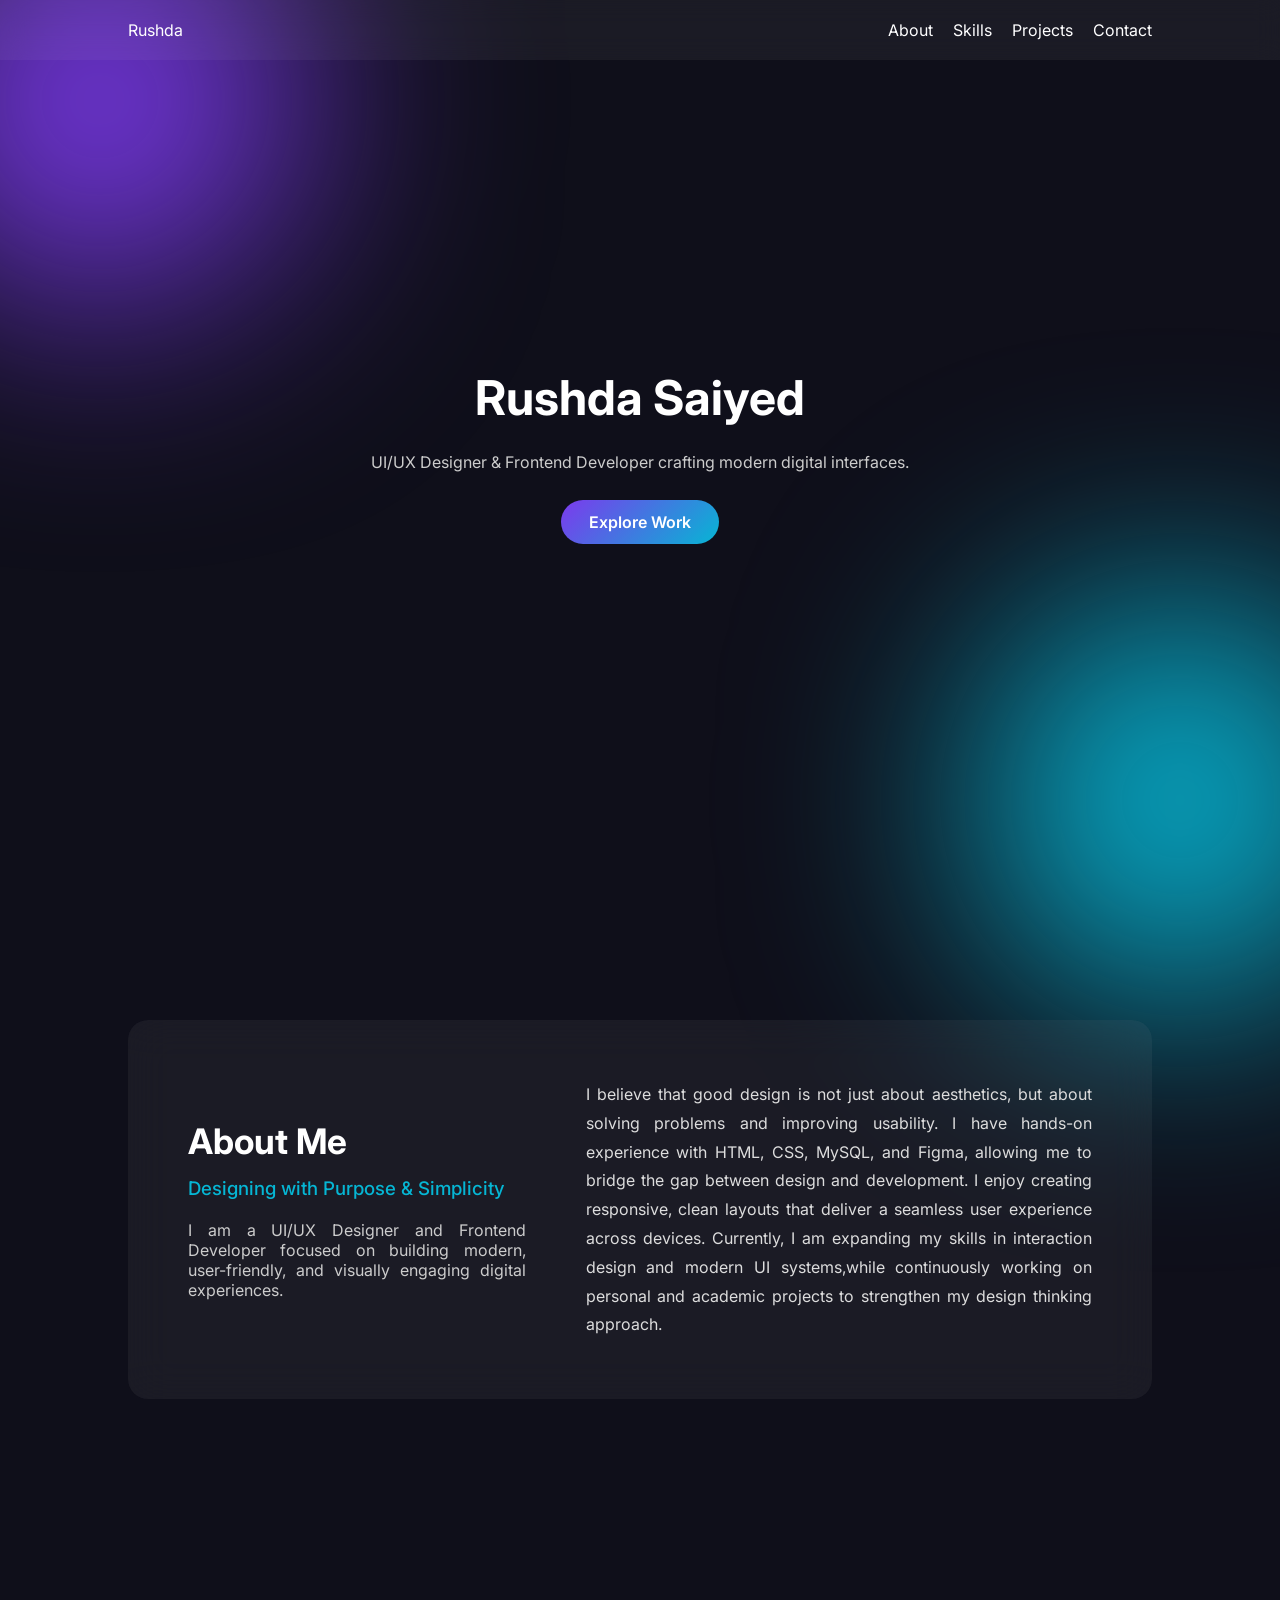
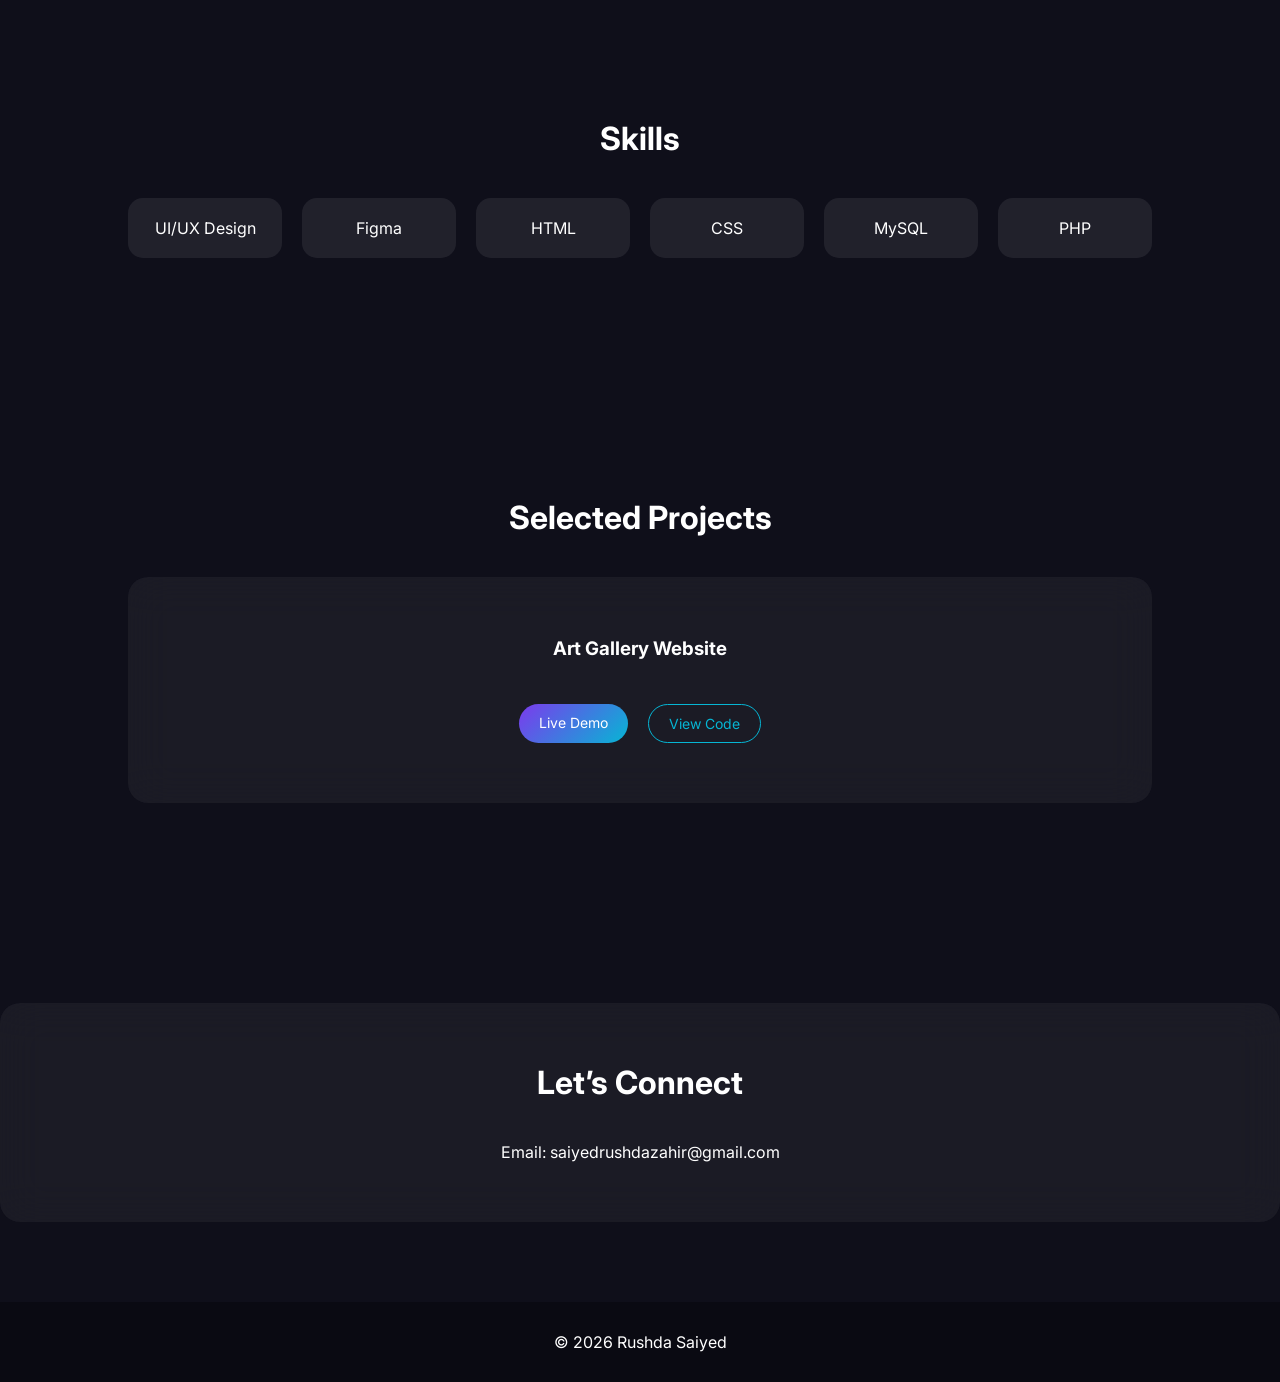
==== index.html @ dd07af33 "Add files via upload" ====
<!DOCTYPE html>
<html lang="en">
<head>
<meta charset="UTF-8">
<title>Rushda Saiyed | Portfolio</title>

<link href="https://fonts.googleapis.com/css2?family=Inter:wght@300;400;600;700&display=swap" rel="stylesheet">
<link rel="stylesheet" href="style.css">
</head>

<body>

<div class="bg-blur"></div>
<div class="bg-blur2"></div>

<nav>
  <div class="logo">Rushda</div>
  <ul>
    <li><a href="#about">About</a></li>
    <li><a href="#skills">Skills</a></li>
    <li><a href="#projects">Projects</a></li>
    <li><a href="#contact">Contact</a></li>
  </ul>
</nav>

<header>
  <div class="hero reveal">
    <h1>Rushda Saiyed</h1>
    <p>UI/UX Designer & Frontend Developer crafting modern digital interfaces.</p>

    <a href="#projects" class="btn">Explore Work</a>
  </div>
</header>

<section id="about" class="about-section reveal">
  
  <div class="about-container glass">
    
    <div class="about-left">
      <h2>About Me</h2>
      <h3>Designing with Purpose & Simplicity</h3>
      <p class="short-intro">
       I am a UI/UX Designer and Frontend Developer focused on building modern,
    user-friendly, and visually engaging digital experiences. 
      </p>
    </div>

    <div class="about-right">
      <p>
        <p>
            I believe that good design is not just about aesthetics, but about solving problems and improving usability.
            I have hands-on experience with HTML, CSS, MySQL, and Figma, allowing me to bridge the gap between design and development. I enjoy creating responsive, clean layouts that deliver a seamless user experience across devices. Currently, I am expanding my skills in interaction design and modern UI systems,while continuously working on personal and academic projects to strengthen my design thinking approach.
</p>
      </p>
    </div>

  </div>

</section>

<section id="skills" class="reveal">
  <h2>Skills</h2>
  <div class="skill-grid">
    <div class="card">UI/UX Design</div>
    <div class="card">Figma</div>
    <div class="card">HTML</div>
    <div class="card">CSS</div>
    <div class="card">MySQL</div>
    <div class="card">PHP</div>
  </div>
</section>

<section id="projects">
  <h2 class="reveal">Selected Projects</h2>

  <div class="project reveal glass">
    <h3>Art Gallery Website</h3>
    <img src="images/login.png" alt="">
    
    <div class="project-buttons">
        <a href="https://your-live-link.com" target="_blank" class="live-btn">Live Demo</a>
        <a href="https://github.com/yourusername/project" target="_blank" class="code-btn">View Code</a>
    </div>
</div>


</section>

<section id="contact" class="reveal glass">
  <h2>Let’s Connect</h2>
  <p>Email: saiyedrushdazahir@gmail.com</p>
</section>

<footer>
  <p>© 2026 Rushda Saiyed</p>
</footer>

<script src="script.js"></script>
</body>
</html>
---- style.css ----
*{
  margin:0;
  padding:0;
  box-sizing:border-box;
  font-family:'Inter',sans-serif;
}

html{
  scroll-behavior:smooth;
}

body{
  background:#0f0f1a;
  color:#fff;
  overflow-x:hidden;
}

/* Background Blobs */
.bg-blur,
.bg-blur2{
  position:fixed;
  width:400px;
  height:400px;
  border-radius:50%;
  filter:blur(120px);
  z-index:-1;
}

.bg-blur{
  background:#7c3aed;
  top:-100px;
  left:-100px;
}

.bg-blur2{
  background:#06b6d4;
  bottom:-100px;
  right:-100px;
}

/* Navbar */
nav{
  position:fixed;
  width:100%;
  padding:20px 10%;
  display:flex;
  justify-content:space-between;
  backdrop-filter:blur(12px);
  background:rgba(255,255,255,0.05);
  z-index:1000;
}

nav ul{
  list-style:none;
  display:flex;
}

nav ul li{
  margin-left:20px;
}

nav a{
  text-decoration:none;
  color:#fff;
  transition:0.3s;
}

nav a:hover{
  color:#06b6d4;
}

/* Hero */
header{
  height:100vh;
  display:flex;
  align-items:center;
  justify-content:center;
  text-align:center;
  padding:0 20px;
}

.hero h1{
  font-size:3rem;
  max-width:700px;
}

.hero p{
  margin:25px 0 40px 0;   /* bottom margin 40px */
  color:#ccc;
}

.btn{
  padding:12px 28px;
  background:linear-gradient(135deg,#7c3aed,#06b6d4);
  border-radius:30px;
  text-decoration:none;
  color:#fff;
  font-weight:600;
  transition:0.3s;
}

.btn:hover{
  transform:scale(1.05);
}

/* Sections */
section{
  padding:120px 10%;
  text-align:center;
}

h2{
  margin-bottom:40px;
  font-size:2rem;
}

/* Glass Effect */
.glass{
  background:rgba(255,255,255,0.05);
  backdrop-filter:blur(20px);
  border-radius:20px;
  padding:60px;
  margin-bottom:80px;
}

/* Skills */
.skill-grid{
  display:grid;
  grid-template-columns:repeat(auto-fit,minmax(150px,1fr));
  gap:20px;
}

.card{
  background:rgba(255,255,255,0.08);
  padding:20px;
  border-radius:15px;
  transition:0.3s;
}

.card:hover{
  transform:translateY(-5px);
  background:rgba(255,255,255,0.15);
}

/* Projects */
.project img{
  width:100%;
  max-width:700px;
  border-radius:15px;
  margin-top:20px;
  box-shadow:0 20px 50px rgba(0,0,0,0.6);
}

/* Footer */
footer{
  padding:30px;
  text-align:center;
  background:#0a0a12;
}

/* Scroll Animation */
.reveal{
  opacity:0;
  transform:translateY(60px);
  transition:all 0.9s ease;
}

.reveal.active{
  opacity:1;
  transform:translateY(0);
}

/* Responsive */
@media(max-width:768px){
  .hero h1{
    font-size:2rem;
  }
  .glass{
    padding:30px;
  }
}
/* About Section Modern Layout */
.about-section p{
    text-align: justify;
}
.about-section{
  padding:120px 10%;
}

.about-container{
  display:flex;
  justify-content:space-between;
  align-items:center;
  gap:60px;
  border-radius:20px;
}

.about-left{
  flex:1;
  text-align:left;
}

.about-left h2{
  font-size:2.2rem;
  margin-bottom:15px;
}

.about-left h3{
  font-weight:500;
  margin-bottom:20px;
  color:#06b6d4;
}

.short-intro{
  color:#ccc;
}

.about-right{
  flex:1.5;
  text-align:left;
}

.about-right p{
  line-height:1.8;
  color:#ddd;
}

/* Responsive */
@media(max-width:900px){
  .about-container{
    flex-direction:column;
    text-align:center;
  }
  .about-left,
  .about-right{
    text-align:center;
  }
}
.project-buttons{
    margin-top:20px;
    display:flex;
    justify-content:center;
    gap:20px;
}

.live-btn, .code-btn{
    padding:10px 20px;
    border-radius:25px;
    text-decoration:none;
    font-size:14px;
    transition:0.3s;
}

.live-btn{
    background:linear-gradient(135deg,#7c3aed,#06b6d4);
    color:white;
}

.code-btn{
    border:1px solid #06b6d4;
    color:#06b6d4;
}

.live-btn:hover{
    transform:scale(1.05);
}

.code-btn:hover{
    background:#06b6d4;
    color:black;
}
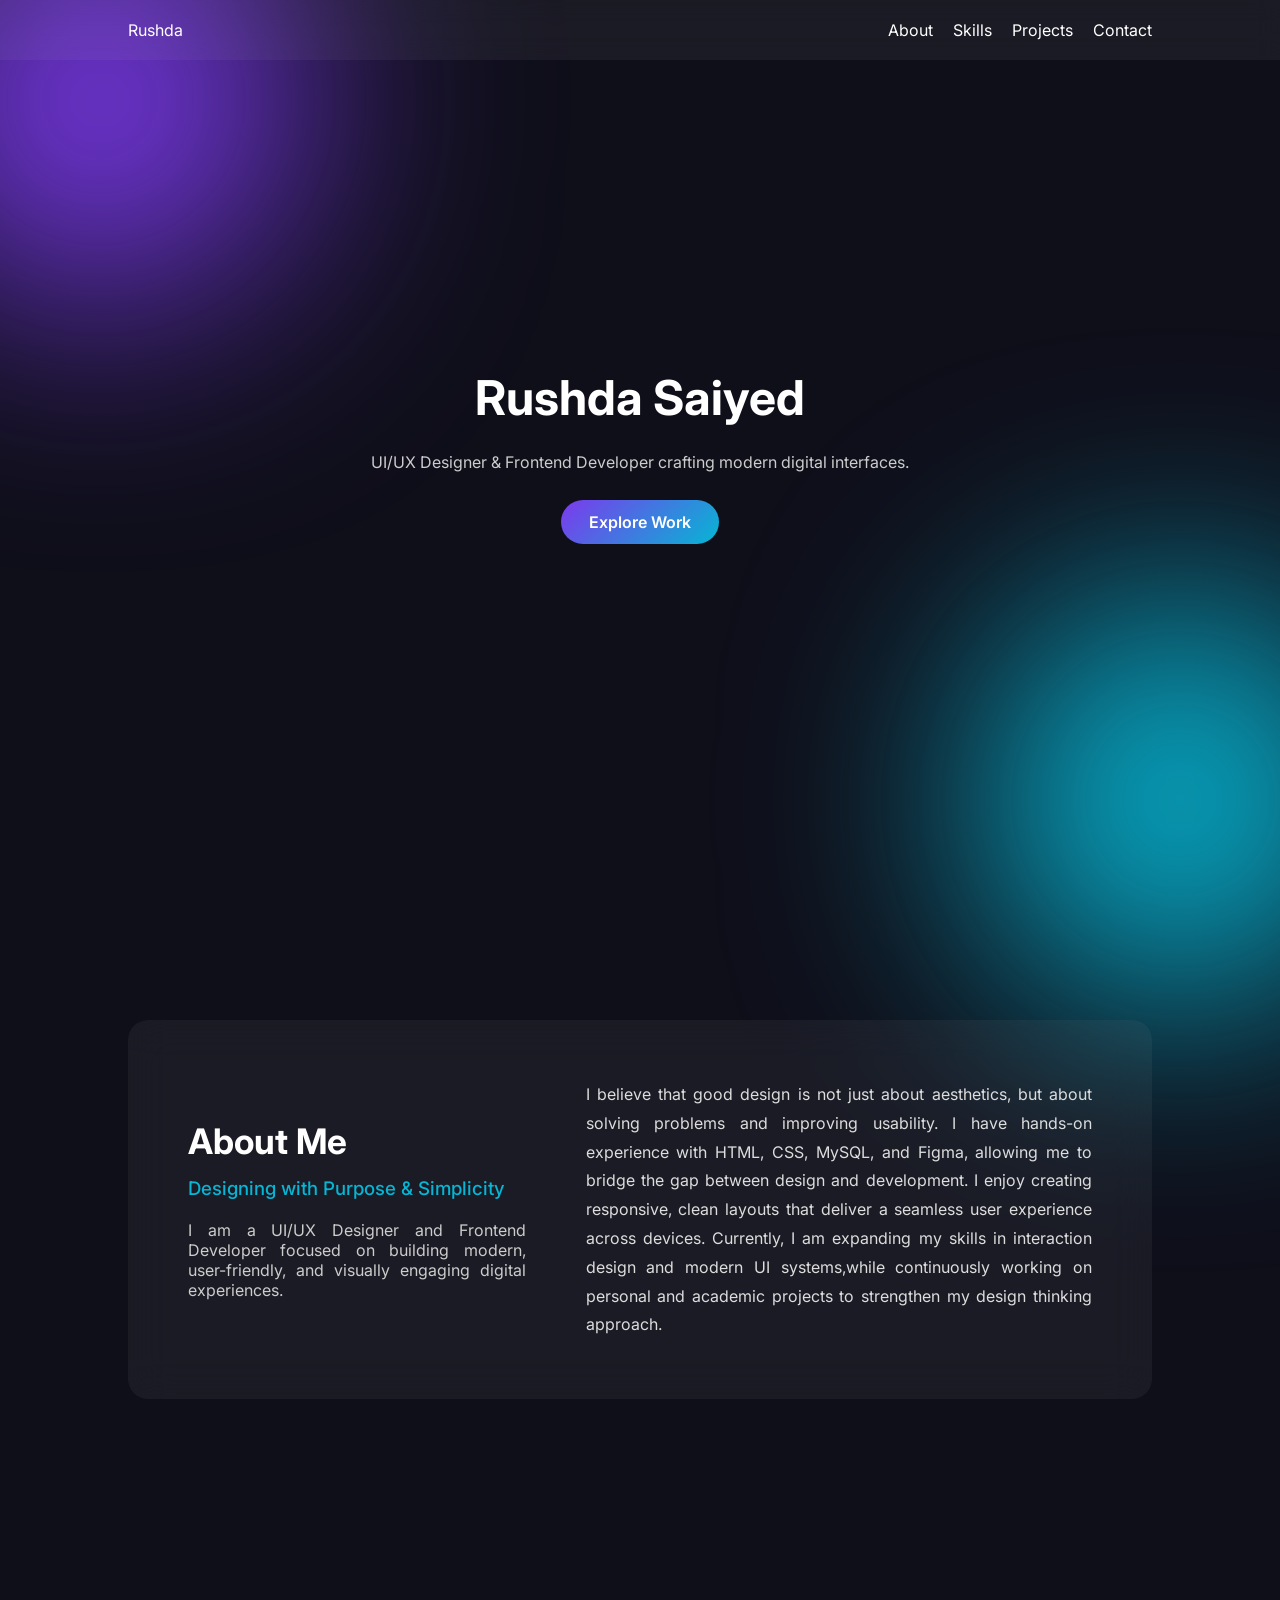
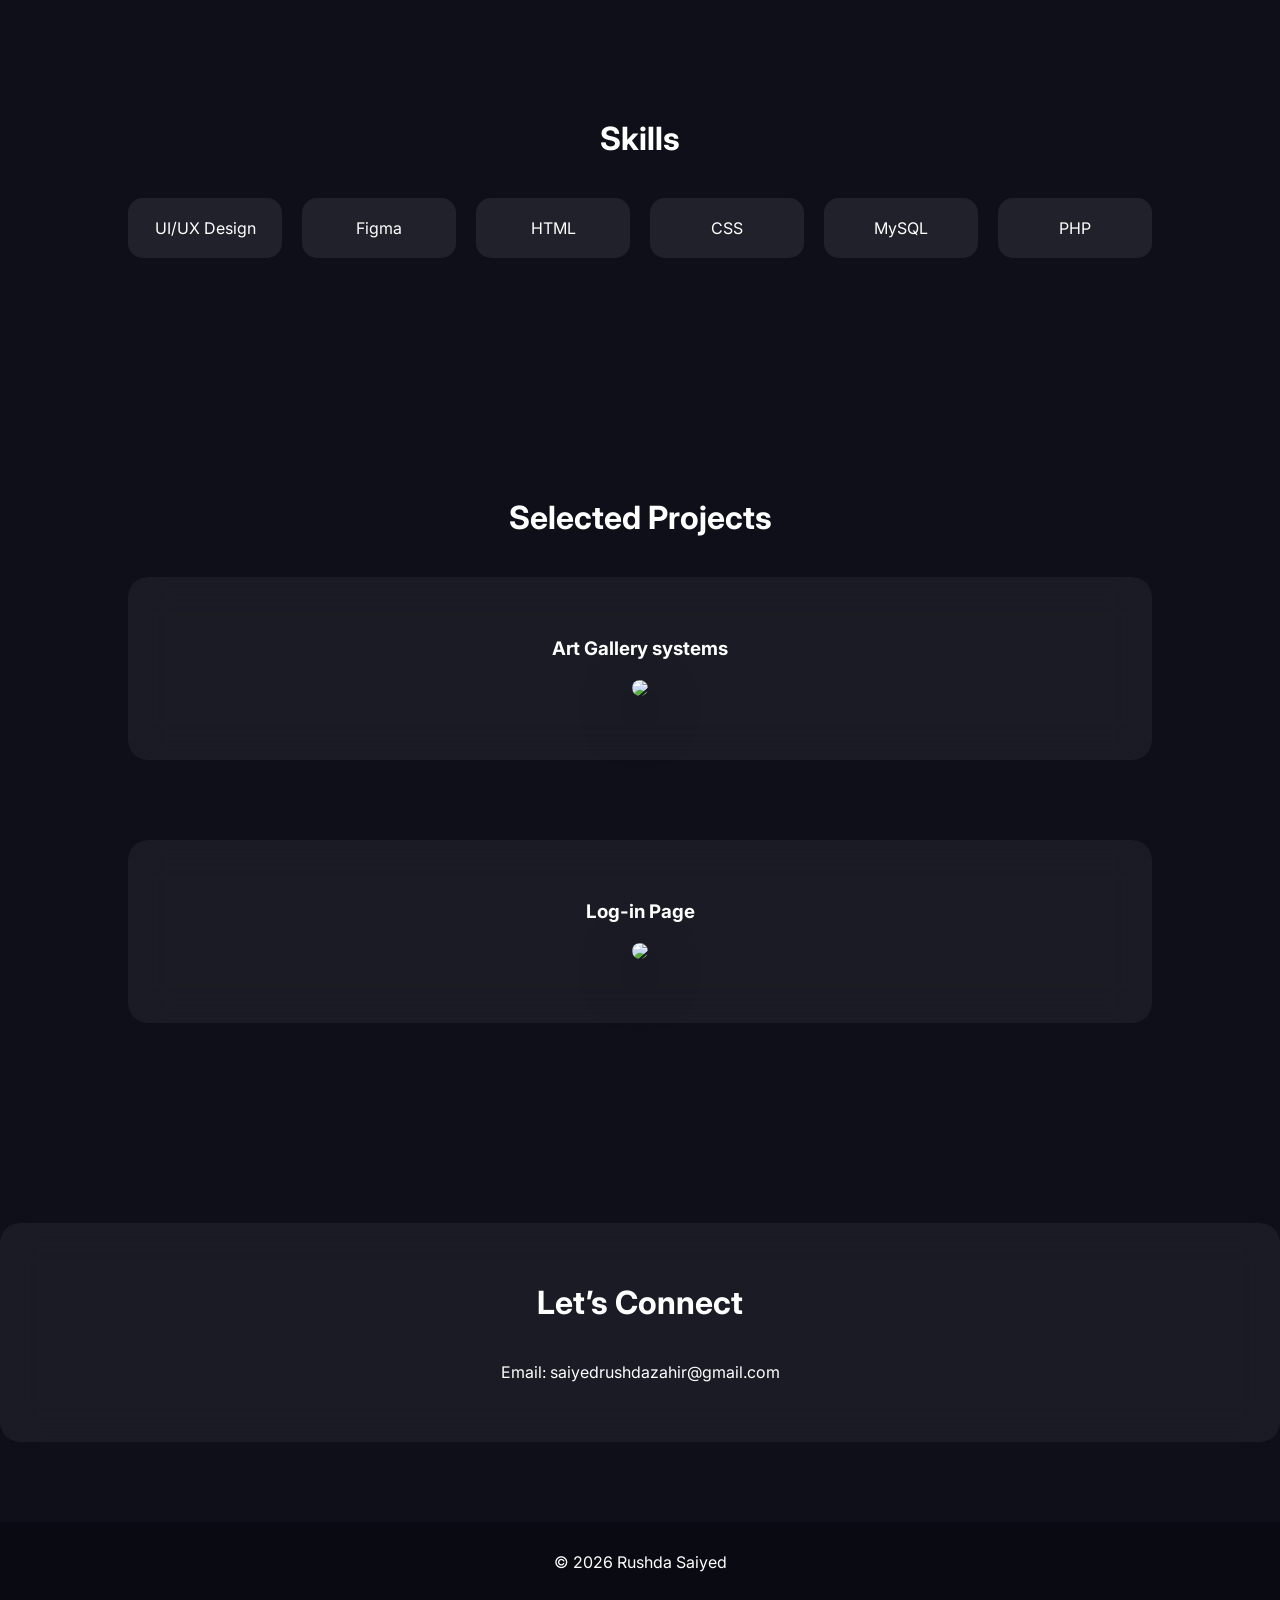
==== commit 96a5067f: "Revise project section and add new project images Updated project section with new project entries a" ====
--- a/index.html
+++ b/index.html
@@ -71,17 +71,17 @@
 </section>
 
 <section id="projects">
-  <h2 class="reveal">Selected Projects</h2>
+<h2 class="reveal">Selected Projects</h2>
 
   <div class="project reveal glass">
-    <h3>Art Gallery Website</h3>
-    <img src="images/login.png" alt="">
-    
-    <div class="project-buttons">
-        <a href="https://your-live-link.com" target="_blank" class="live-btn">Live Demo</a>
-        <a href="https://github.com/yourusername/project" target="_blank" class="code-btn">View Code</a>
-    </div>
-</div>
+    <h3>Art Gallery systems</h3>
+    <img src="home_page.png">
+  </div>
+
+  <div class="project reveal glass">
+    <h3>Log-in Page</h3>
+    <img src="login_page.png">
+  </div>
 
 
 </section>
@@ -97,4 +97,5 @@
 
 <script src="script.js"></script>
 </body>
-</html>+
+</html>
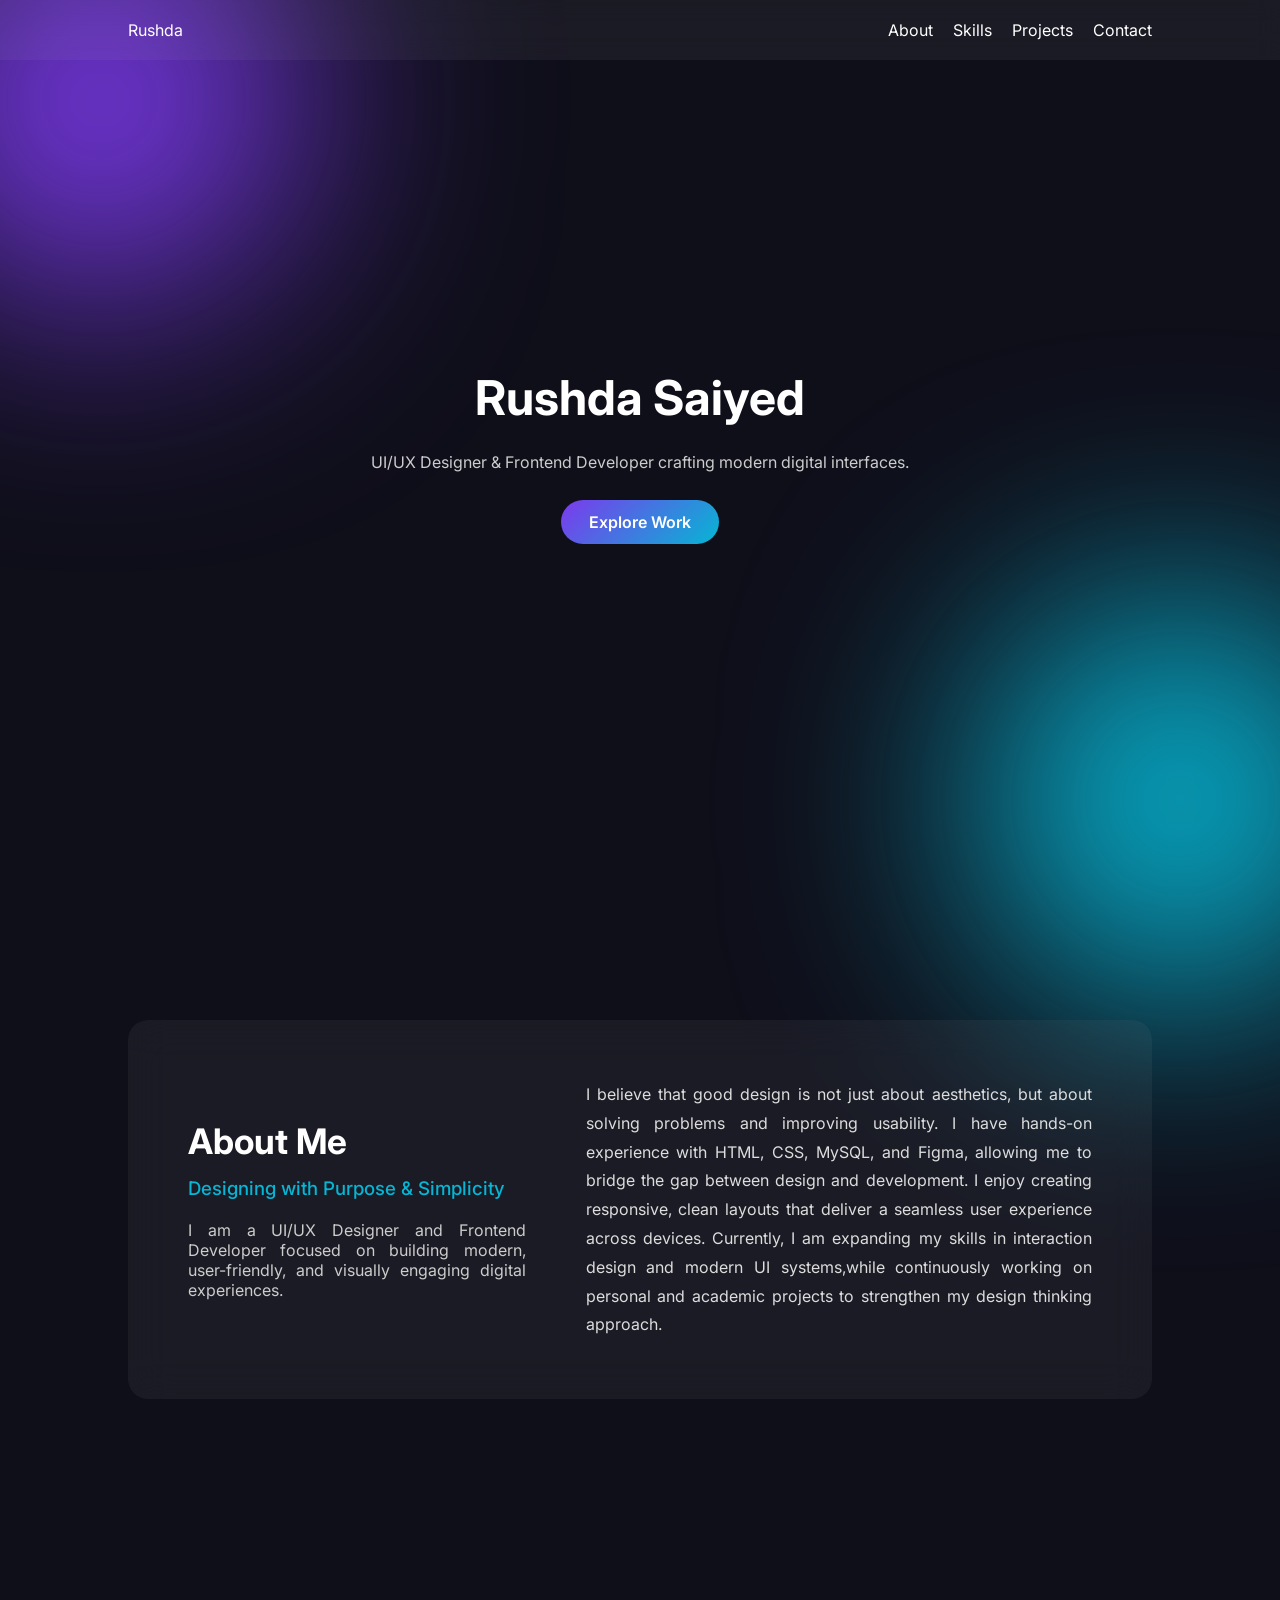
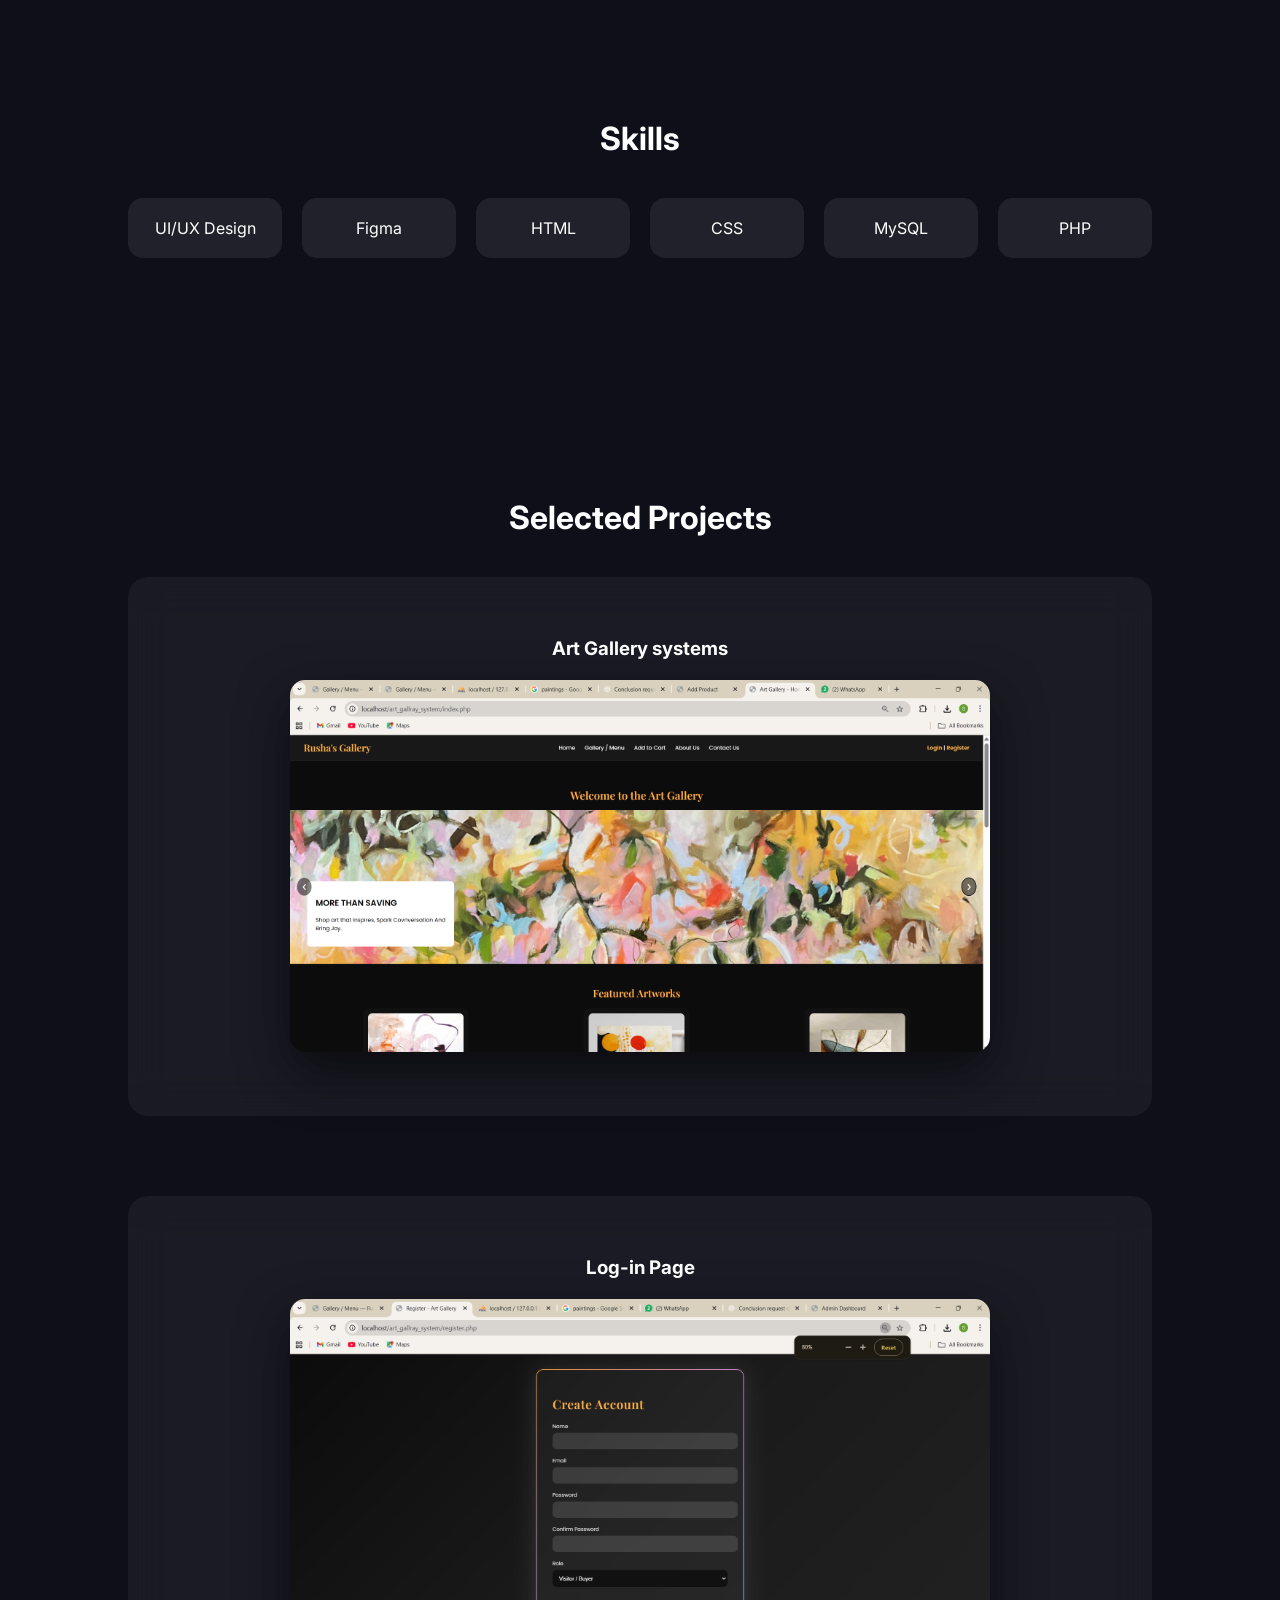
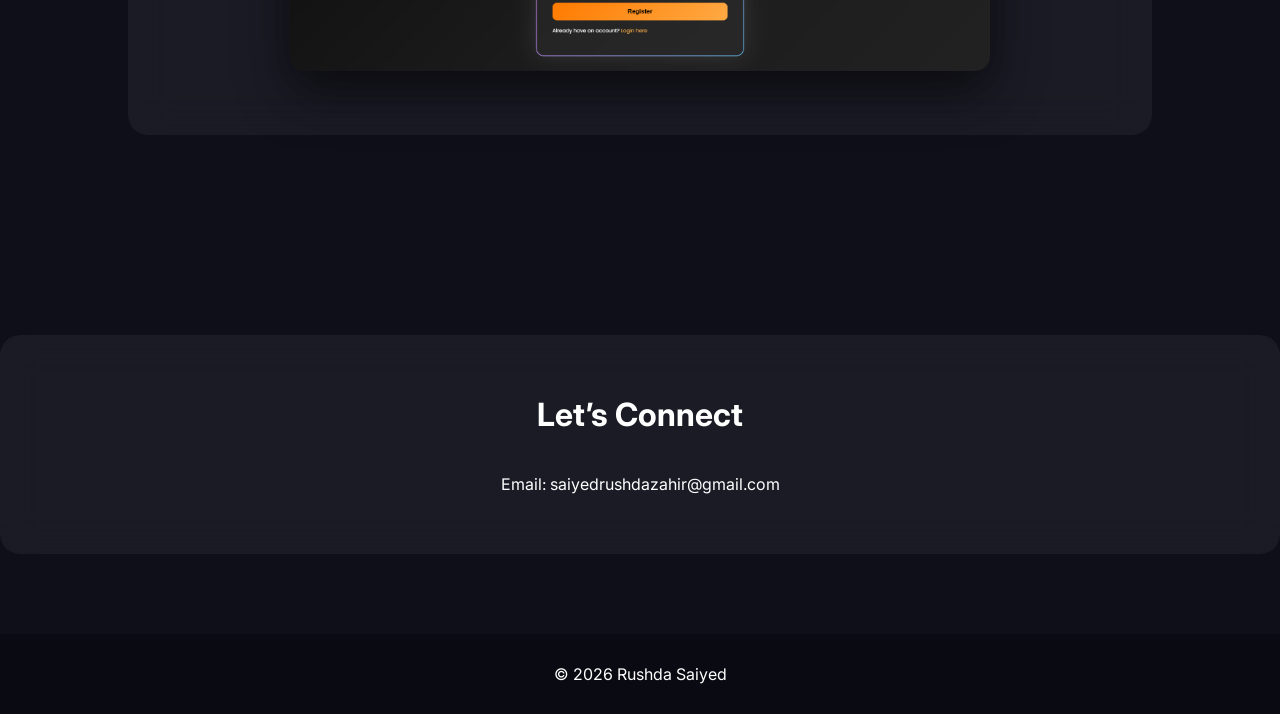
==== commit 7ec2931b: "Fix HTML formatting and structure" ====
--- a/index.html
+++ b/index.html
@@ -99,3 +99,4 @@
 </body>
 
 </html>
+
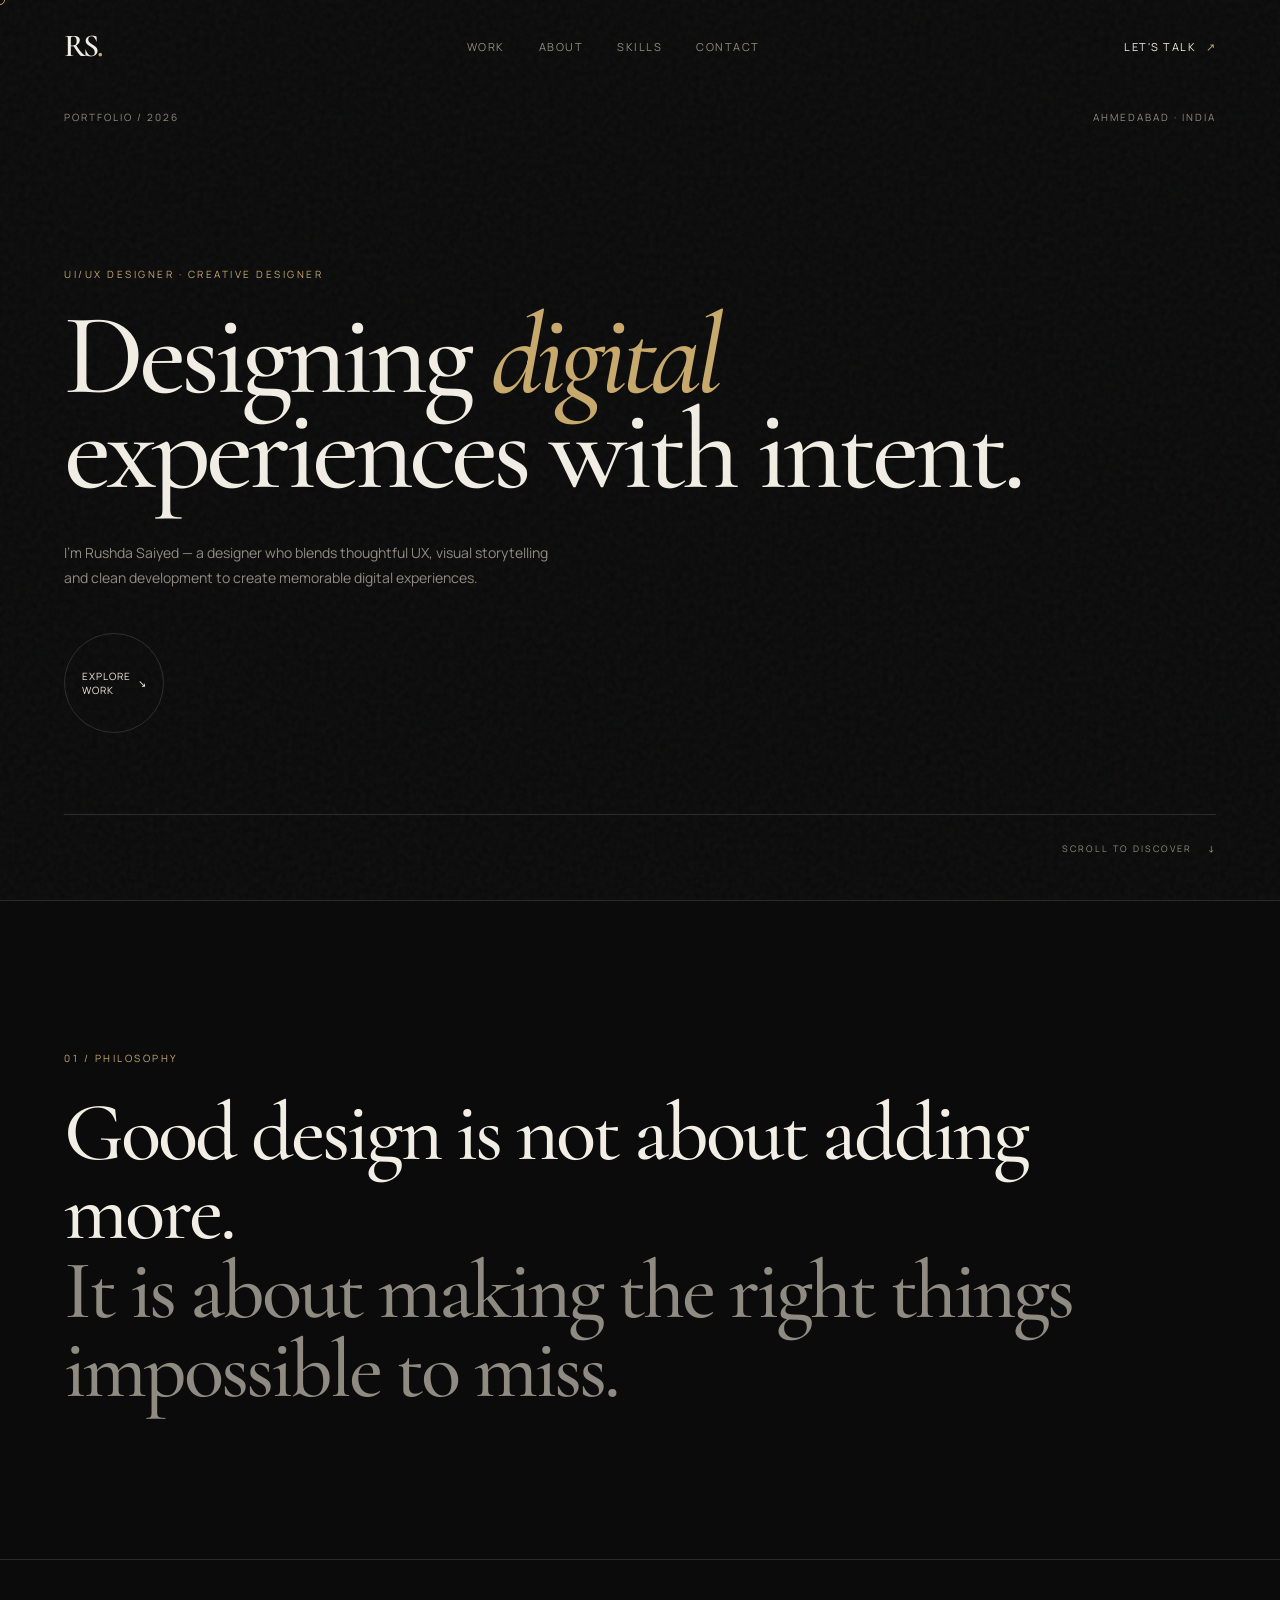
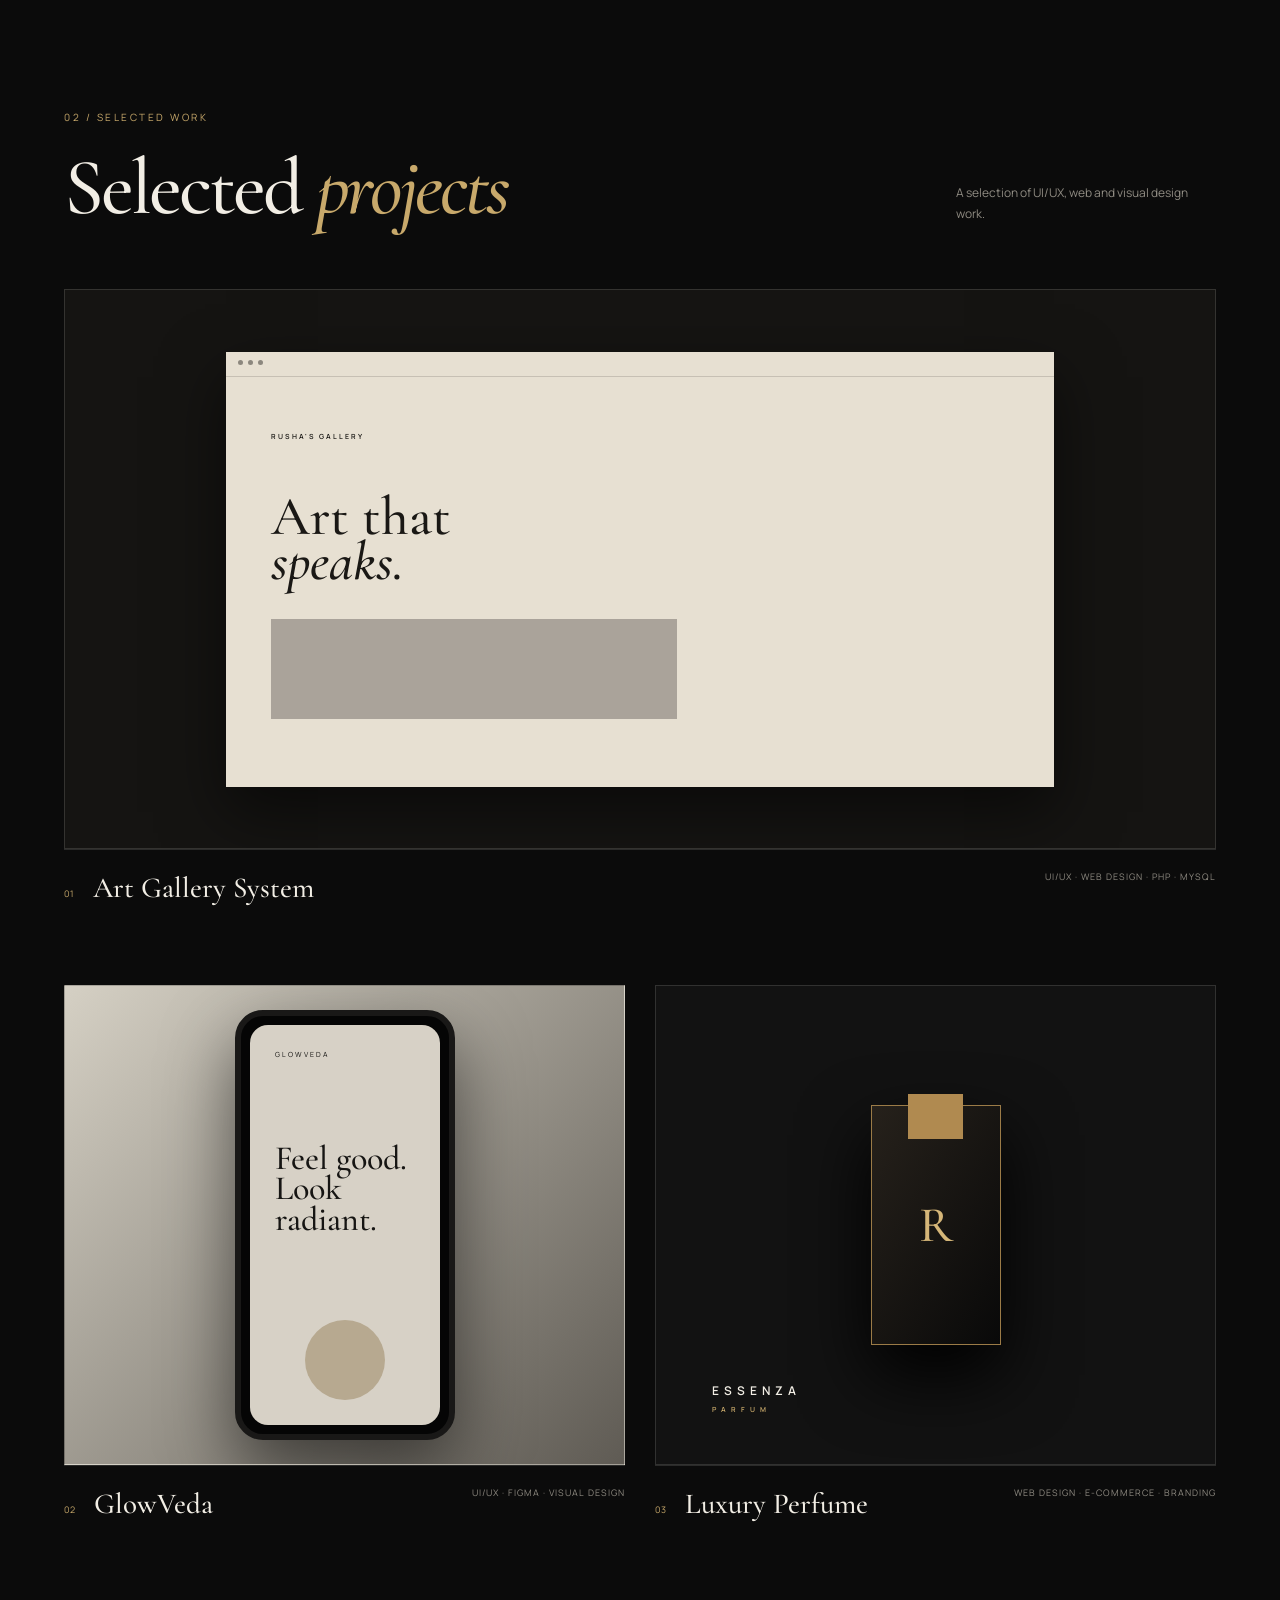
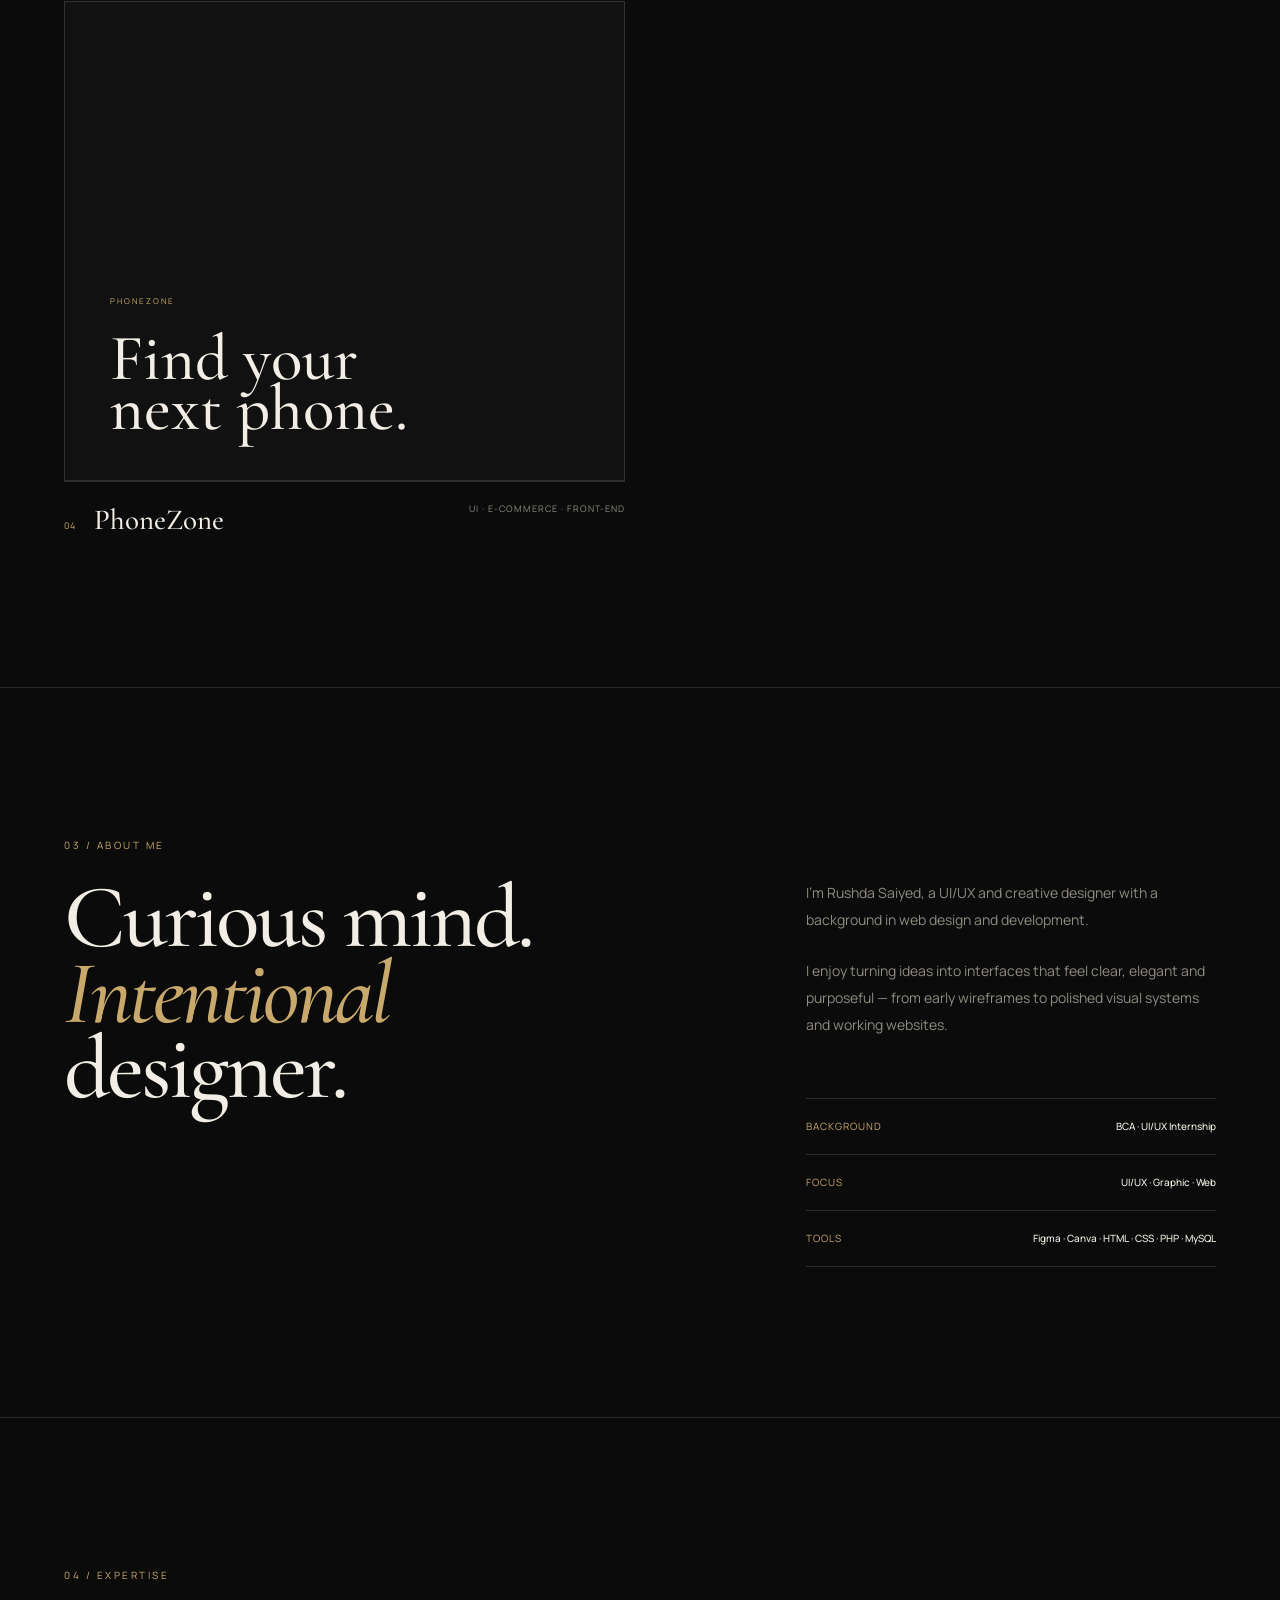
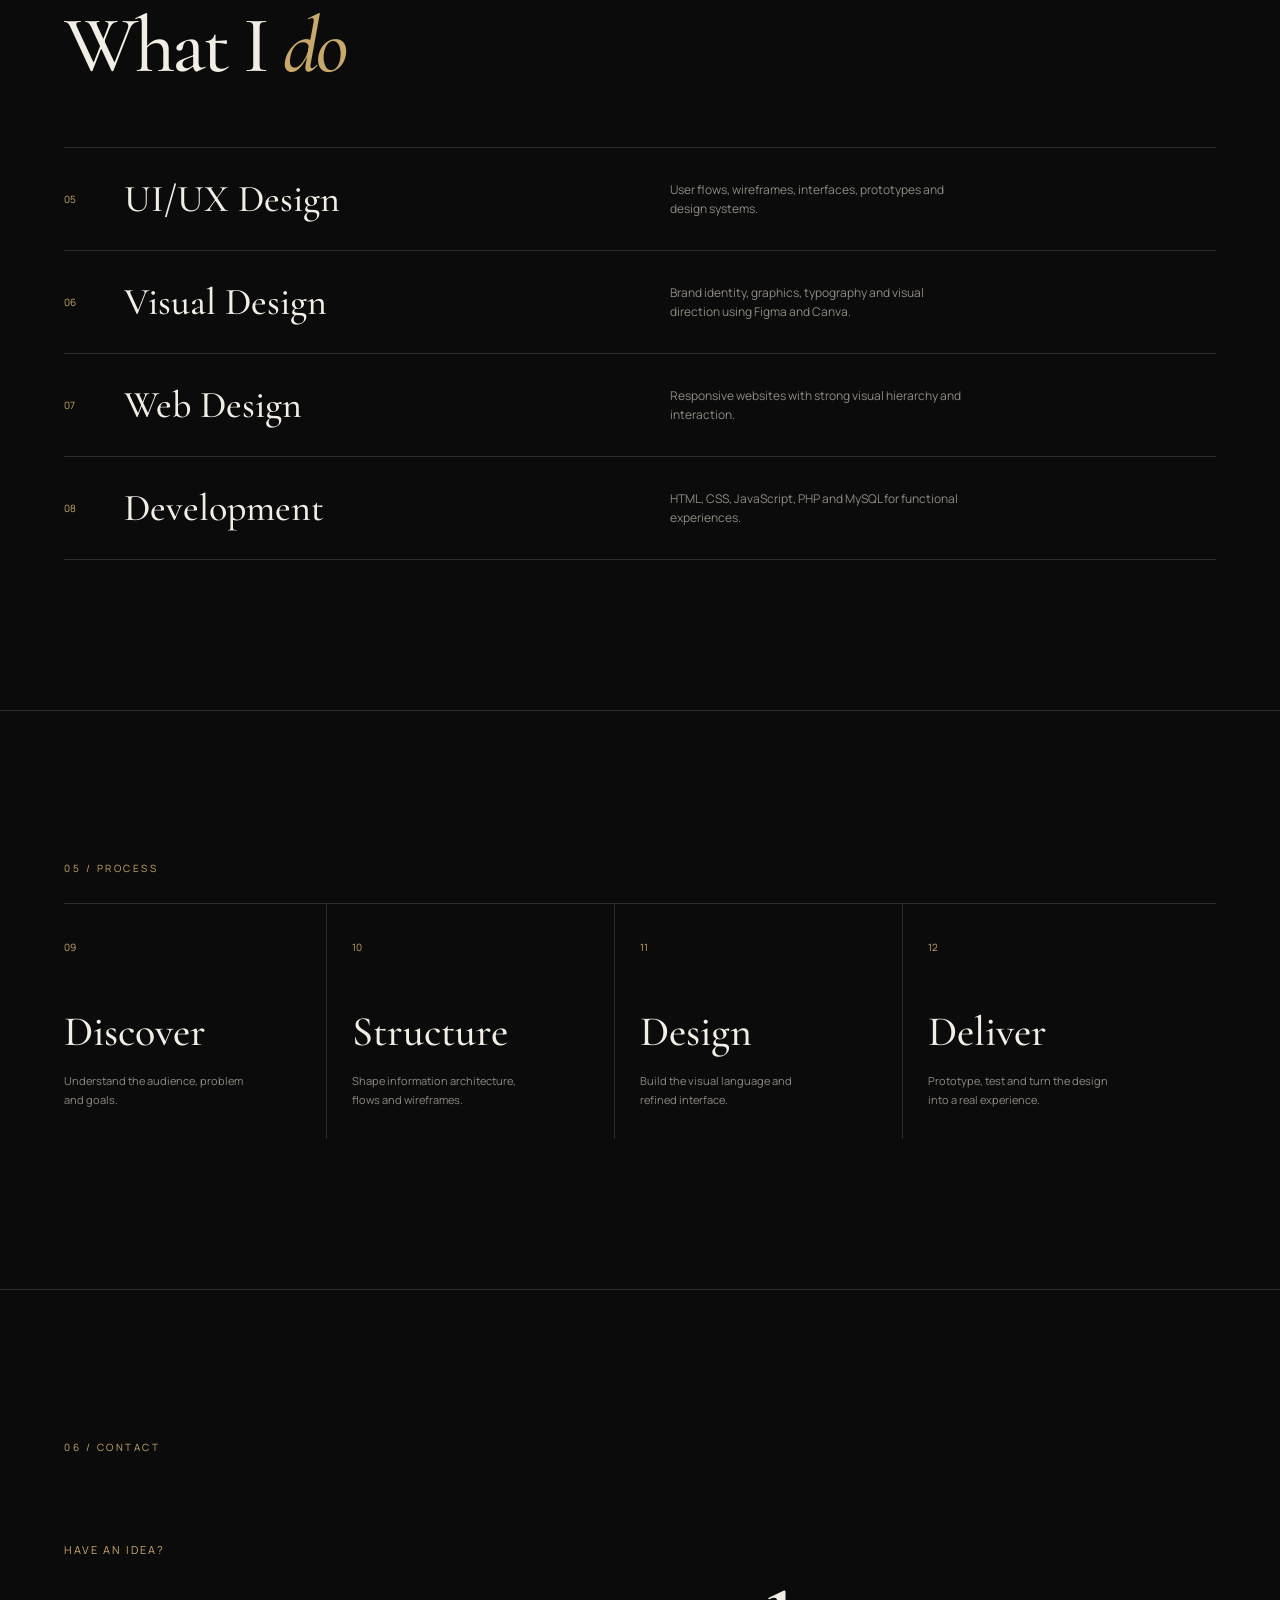
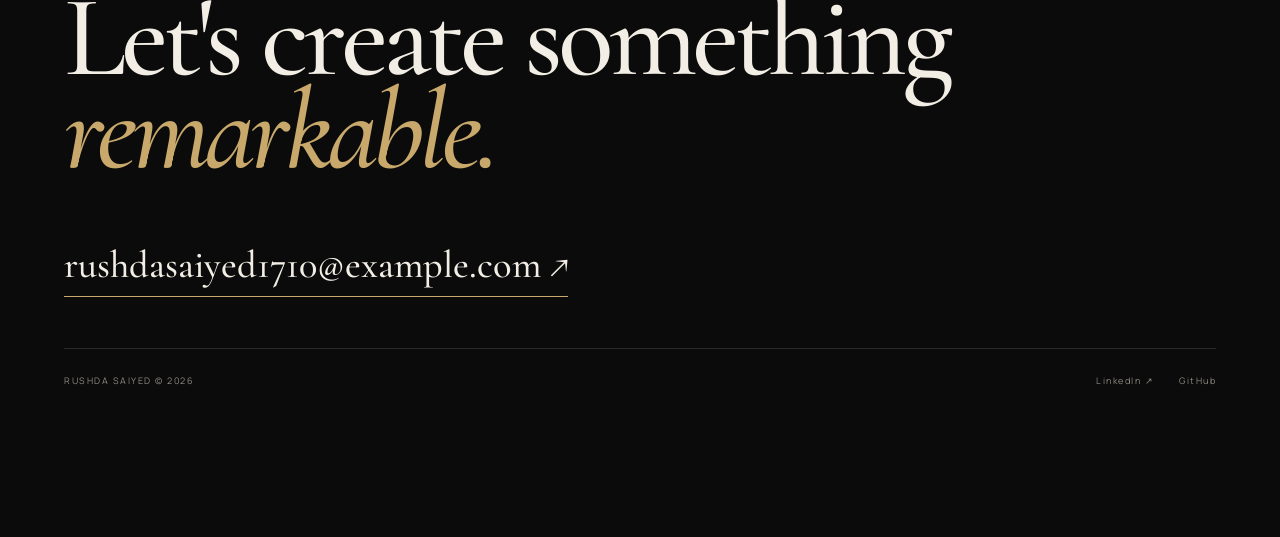
==== commit e0a58268: "Add files via upload" ====
--- a/index.html
+++ b/index.html
@@ -1,102 +1,182 @@
-<!DOCTYPE html>
-<html lang="en">
-<head>
-<meta charset="UTF-8">
-<title>Rushda Saiyed | Portfolio</title>
-
-<link href="https://fonts.googleapis.com/css2?family=Inter:wght@300;400;600;700&display=swap" rel="stylesheet">
-<link rel="stylesheet" href="style.css">
-</head>
-
-<body>
-
-<div class="bg-blur"></div>
-<div class="bg-blur2"></div>
-
-<nav>
-  <div class="logo">Rushda</div>
-  <ul>
-    <li><a href="#about">About</a></li>
-    <li><a href="#skills">Skills</a></li>
-    <li><a href="#projects">Projects</a></li>
-    <li><a href="#contact">Contact</a></li>
-  </ul>
-</nav>
-
-<header>
-  <div class="hero reveal">
-    <h1>Rushda Saiyed</h1>
-    <p>UI/UX Designer & Frontend Developer crafting modern digital interfaces.</p>
-
-    <a href="#projects" class="btn">Explore Work</a>
-  </div>
-</header>
-
-<section id="about" class="about-section reveal">
-  
-  <div class="about-container glass">
-    
-    <div class="about-left">
-      <h2>About Me</h2>
-      <h3>Designing with Purpose & Simplicity</h3>
-      <p class="short-intro">
-       I am a UI/UX Designer and Frontend Developer focused on building modern,
-    user-friendly, and visually engaging digital experiences. 
-      </p>
-    </div>
-
-    <div class="about-right">
-      <p>
-        <p>
-            I believe that good design is not just about aesthetics, but about solving problems and improving usability.
-            I have hands-on experience with HTML, CSS, MySQL, and Figma, allowing me to bridge the gap between design and development. I enjoy creating responsive, clean layouts that deliver a seamless user experience across devices. Currently, I am expanding my skills in interaction design and modern UI systems,while continuously working on personal and academic projects to strengthen my design thinking approach.
-</p>
-      </p>
-    </div>
-
-  </div>
-
-</section>
-
-<section id="skills" class="reveal">
-  <h2>Skills</h2>
-  <div class="skill-grid">
-    <div class="card">UI/UX Design</div>
-    <div class="card">Figma</div>
-    <div class="card">HTML</div>
-    <div class="card">CSS</div>
-    <div class="card">MySQL</div>
-    <div class="card">PHP</div>
-  </div>
-</section>
-
-<section id="projects">
-<h2 class="reveal">Selected Projects</h2>
-
-  <div class="project reveal glass">
-    <h3>Art Gallery systems</h3>
-    <img src="home_page.png">
-  </div>
-
-  <div class="project reveal glass">
-    <h3>Log-in Page</h3>
-    <img src="login_page.png">
-  </div>
-
-
-</section>
-
-<section id="contact" class="reveal glass">
-  <h2>Let’s Connect</h2>
-  <p>Email: saiyedrushdazahir@gmail.com</p>
-</section>
-
-<footer>
-  <p>© 2026 Rushda Saiyed</p>
-</footer>
-
-<script src="script.js"></script>
-</body>
-
-</html>
-
+<!DOCTYPE html>
+<html lang="en">
+<head>
+  <meta charset="UTF-8">
+  <meta name="viewport" content="width=device-width, initial-scale=1.0">
+  <meta name="description" content="Rushda Saiyed — UI/UX Designer, Graphic Designer and Web Designer.">
+  <title>Rushda Saiyed — Creative Designer</title>
+  <link rel="preconnect" href="https://fonts.googleapis.com">
+  <link rel="preconnect" href="https://fonts.gstatic.com" crossorigin>
+  <link href="https://fonts.googleapis.com/css2?family=Cormorant+Garamond:wght@400;500;600;700&family=Manrope:wght@400;500;600;700&display=swap" rel="stylesheet">
+  <link rel="stylesheet" href="style.css">
+</head>
+<body>
+  <div class="cursor"></div>
+  <div class="grain"></div>
+
+  <header class="nav">
+    <a class="logo" href="#top">RS<span>.</span></a>
+    <nav>
+      <a href="#work">Work</a>
+      <a href="#about">About</a>
+      <a href="#skills">Skills</a>
+      <a href="#contact">Contact</a>
+    </nav>
+    <a class="nav-cta" href="#contact">Let's talk <span>↗</span></a>
+  </header>
+
+  <main id="top">
+    <section class="hero">
+      <div class="hero-meta reveal">
+        <span>PORTFOLIO / 2026</span>
+        <span>AHMEDABAD · INDIA</span>
+      </div>
+
+      <div class="hero-title">
+        <p class="eyebrow reveal">UI/UX DESIGNER · CREATIVE DESIGNER</p>
+        <h1 class="reveal">Designing <em>digital</em><br>experiences with intent.</h1>
+        <p class="hero-copy reveal">
+          I’m Rushda Saiyed — a designer who blends thoughtful UX,
+          visual storytelling and clean development to create memorable digital experiences.
+        </p>
+        <a href="#work" class="circle-link reveal"><span>Explore<br>work</span> ↘</a>
+      </div>
+
+      <div class="hero-line"></div>
+      <div class="scroll-note">SCROLL TO DISCOVER <span>↓</span></div>
+    </section>
+
+    <section class="statement">
+      <p class="section-label">01 / PHILOSOPHY</p>
+      <div class="statement-text reveal">
+        Good design is not about adding more.
+        <span>It is about making the right things impossible to miss.</span>
+      </div>
+    </section>
+
+    <section id="work" class="work section">
+      <div class="section-head">
+        <div>
+          <p class="section-label">02 / SELECTED WORK</p>
+          <h2>Selected <em>projects</em></h2>
+        </div>
+        <p class="section-description">A selection of UI/UX, web and visual design work.</p>
+      </div>
+
+      <div class="projects">
+        <article class="project project-large reveal">
+          <div class="project-visual gallery">
+            <div class="mock-window">
+              <div class="mock-top"><span></span><span></span><span></span></div>
+              <div class="mock-content">
+                <small>RUSHA'S GALLERY</small>
+                <strong>Art that<br><i>speaks.</i></strong>
+                <div class="mock-card"></div>
+              </div>
+            </div>
+          </div>
+          <div class="project-info">
+            <div><span>01</span><h3>Art Gallery System</h3></div>
+            <p>UI/UX · Web Design · PHP · MySQL</p>
+          </div>
+        </article>
+
+        <article class="project reveal">
+          <div class="project-visual glow">
+            <div class="phone">
+              <div class="phone-screen">
+                <small>GLOWVEDA</small>
+                <b>Feel good.<br>Look radiant.</b>
+                <div class="product-dot"></div>
+              </div>
+            </div>
+          </div>
+          <div class="project-info">
+            <div><span>02</span><h3>GlowVeda</h3></div>
+            <p>UI/UX · Figma · Visual Design</p>
+          </div>
+        </article>
+
+        <article class="project reveal">
+          <div class="project-visual perfume">
+            <div class="bottle"><span>R</span></div>
+            <div class="perfume-copy">ESSENZA<br><small>PARFUM</small></div>
+          </div>
+          <div class="project-info">
+            <div><span>03</span><h3>Luxury Perfume</h3></div>
+            <p>Web Design · E-commerce · Branding</p>
+          </div>
+        </article>
+<article class="project reveal">
+          <div class="project-visual phonezone">
+            <div class="phonezone-copy"><small>PHONEZONE</small><strong>Find your<br>next phone.</strong></div>
+          </div>
+          <div class="project-info">
+            <div><span>04</span><h3>PhoneZone</h3></div>
+            <p>UI · E-commerce · Front-end</p>
+          </div>
+        </article>
+</div>
+    </section>
+
+    <section id="about" class="about section">
+      <p class="section-label">03 / ABOUT ME</p>
+      <div class="about-grid">
+        <h2>Curious mind.<br><em>Intentional</em> designer.</h2>
+        <div class="about-copy">
+          <p>I’m Rushda Saiyed, a UI/UX and creative designer with a background in web design and development.</p>
+          <p>I enjoy turning ideas into interfaces that feel clear, elegant and purposeful — from early wireframes to polished visual systems and working websites.</p>
+          <div class="facts">
+            <div><span>BACKGROUND</span><b>BCA · UI/UX Internship</b></div>
+            <div><span>FOCUS</span><b>UI/UX · Graphic · Web</b></div>
+            <div><span>TOOLS</span><b>Figma · Canva · HTML · CSS · PHP · MySQL</b></div>
+          </div>
+        </div>
+      </div>
+    </section>
+
+    <section id="skills" class="skills section">
+      <div class="section-head">
+        <div>
+          <p class="section-label">04 / EXPERTISE</p>
+          <h2>What I <em>do</em></h2>
+        </div>
+      </div>
+      <div class="skill-list">
+        <div><span>05</span><h3>UI/UX Design</h3><p>User flows, wireframes, interfaces, prototypes and design systems.</p></div>
+        <div><span>06</span><h3>Visual Design</h3><p>Brand identity, graphics, typography and visual direction using Figma and Canva.</p></div>
+        <div><span>07</span><h3>Web Design</h3><p>Responsive websites with strong visual hierarchy and interaction.</p></div>
+        <div><span>08</span><h3>Development</h3><p>HTML, CSS, JavaScript, PHP and MySQL for functional experiences.</p></div>
+      </div>
+    </section>
+
+    <section class="process section">
+      <p class="section-label">05 / PROCESS</p>
+      <div class="process-grid">
+        <div><span>09</span><h3>Discover</h3><p>Understand the audience, problem and goals.</p></div>
+        <div><span>10</span><h3>Structure</h3><p>Shape information architecture, flows and wireframes.</p></div>
+        <div><span>11</span><h3>Design</h3><p>Build the visual language and refined interface.</p></div>
+        <div><span>12</span><h3>Deliver</h3><p>Prototype, test and turn the design into a real experience.</p></div>
+      </div>
+    </section>
+
+    <section id="contact" class="contact section">
+      <p class="section-label">06 / CONTACT</p>
+      <div class="contact-main">
+        <p>Have an idea?</p>
+        <h2>Let's create something <em>remarkable.</em></h2>
+        <a class="email" href="mailto:your.email@example.com">rushdasaiyed1710@example.com ↗</a>
+      </div>
+      <div class="contact-footer">
+        <span>RUSHDA SAIYED © 2026</span>
+        <div>
+          <a href="https://www.linkedin.com/in/saiyed-rushda-zahir-b40198299" target="_blank" rel="noopener noreferrer">LinkedIn ↗</a>
+          <a href="#">GitHub</a>
+        </div>
+      </div>
+    </section>
+  </main>
+
+  <script src="script.js"></script>
+</body>
+</html>
--- a/style.css
+++ b/style.css
@@ -1,271 +1,48 @@
-*{
-  margin:0;
-  padding:0;
-  box-sizing:border-box;
-  font-family:'Inter',sans-serif;
-}
-
-html{
-  scroll-behavior:smooth;
-}
-
-body{
-  background:#0f0f1a;
-  color:#fff;
-  overflow-x:hidden;
-}
-
-/* Background Blobs */
-.bg-blur,
-.bg-blur2{
-  position:fixed;
-  width:400px;
-  height:400px;
-  border-radius:50%;
-  filter:blur(120px);
-  z-index:-1;
-}
-
-.bg-blur{
-  background:#7c3aed;
-  top:-100px;
-  left:-100px;
-}
-
-.bg-blur2{
-  background:#06b6d4;
-  bottom:-100px;
-  right:-100px;
-}
-
-/* Navbar */
-nav{
-  position:fixed;
-  width:100%;
-  padding:20px 10%;
-  display:flex;
-  justify-content:space-between;
-  backdrop-filter:blur(12px);
-  background:rgba(255,255,255,0.05);
-  z-index:1000;
-}
-
-nav ul{
-  list-style:none;
-  display:flex;
-}
-
-nav ul li{
-  margin-left:20px;
-}
-
-nav a{
-  text-decoration:none;
-  color:#fff;
-  transition:0.3s;
-}
-
-nav a:hover{
-  color:#06b6d4;
-}
-
-/* Hero */
-header{
-  height:100vh;
-  display:flex;
-  align-items:center;
-  justify-content:center;
-  text-align:center;
-  padding:0 20px;
-}
-
-.hero h1{
-  font-size:3rem;
-  max-width:700px;
-}
-
-.hero p{
-  margin:25px 0 40px 0;   /* bottom margin 40px */
-  color:#ccc;
-}
-
-.btn{
-  padding:12px 28px;
-  background:linear-gradient(135deg,#7c3aed,#06b6d4);
-  border-radius:30px;
-  text-decoration:none;
-  color:#fff;
-  font-weight:600;
-  transition:0.3s;
-}
-
-.btn:hover{
-  transform:scale(1.05);
-}
-
-/* Sections */
-section{
-  padding:120px 10%;
-  text-align:center;
-}
-
-h2{
-  margin-bottom:40px;
-  font-size:2rem;
-}
-
-/* Glass Effect */
-.glass{
-  background:rgba(255,255,255,0.05);
-  backdrop-filter:blur(20px);
-  border-radius:20px;
-  padding:60px;
-  margin-bottom:80px;
-}
-
-/* Skills */
-.skill-grid{
-  display:grid;
-  grid-template-columns:repeat(auto-fit,minmax(150px,1fr));
-  gap:20px;
-}
-
-.card{
-  background:rgba(255,255,255,0.08);
-  padding:20px;
-  border-radius:15px;
-  transition:0.3s;
-}
-
-.card:hover{
-  transform:translateY(-5px);
-  background:rgba(255,255,255,0.15);
-}
-
-/* Projects */
-.project img{
-  width:100%;
-  max-width:700px;
-  border-radius:15px;
-  margin-top:20px;
-  box-shadow:0 20px 50px rgba(0,0,0,0.6);
-}
-
-/* Footer */
-footer{
-  padding:30px;
-  text-align:center;
-  background:#0a0a12;
-}
-
-/* Scroll Animation */
-.reveal{
-  opacity:0;
-  transform:translateY(60px);
-  transition:all 0.9s ease;
-}
-
-.reveal.active{
-  opacity:1;
-  transform:translateY(0);
-}
-
-/* Responsive */
-@media(max-width:768px){
-  .hero h1{
-    font-size:2rem;
-  }
-  .glass{
-    padding:30px;
-  }
-}
-/* About Section Modern Layout */
-.about-section p{
-    text-align: justify;
-}
-.about-section{
-  padding:120px 10%;
-}
-
-.about-container{
-  display:flex;
-  justify-content:space-between;
-  align-items:center;
-  gap:60px;
-  border-radius:20px;
-}
-
-.about-left{
-  flex:1;
-  text-align:left;
-}
-
-.about-left h2{
-  font-size:2.2rem;
-  margin-bottom:15px;
-}
-
-.about-left h3{
-  font-weight:500;
-  margin-bottom:20px;
-  color:#06b6d4;
-}
-
-.short-intro{
-  color:#ccc;
-}
-
-.about-right{
-  flex:1.5;
-  text-align:left;
-}
-
-.about-right p{
-  line-height:1.8;
-  color:#ddd;
-}
-
-/* Responsive */
-@media(max-width:900px){
-  .about-container{
-    flex-direction:column;
-    text-align:center;
-  }
-  .about-left,
-  .about-right{
-    text-align:center;
-  }
-}
-.project-buttons{
-    margin-top:20px;
-    display:flex;
-    justify-content:center;
-    gap:20px;
-}
-
-.live-btn, .code-btn{
-    padding:10px 20px;
-    border-radius:25px;
-    text-decoration:none;
-    font-size:14px;
-    transition:0.3s;
-}
-
-.live-btn{
-    background:linear-gradient(135deg,#7c3aed,#06b6d4);
-    color:white;
-}
-
-.code-btn{
-    border:1px solid #06b6d4;
-    color:#06b6d4;
-}
-
-.live-btn:hover{
-    transform:scale(1.05);
-}
-
-.code-btn:hover{
-    background:#06b6d4;
-    color:black;
-}+*{box-sizing:border-box;margin:0;padding:0}
+:root{--bg:#0b0b0b;--paper:#f2eee5;--muted:#8f8b82;--gold:#c8a96b;--line:rgba(242,238,229,.14)}
+html{scroll-behavior:smooth}
+body{background:var(--bg);color:var(--paper);font-family:Manrope,Arial,sans-serif;overflow-x:hidden}
+a{color:inherit;text-decoration:none}
+::selection{background:var(--gold);color:var(--bg)}
+.grain{position:fixed;inset:0;pointer-events:none;opacity:.055;z-index:20;background-image:url("data:image/svg+xml,%3Csvg viewBox='0 0 180 180' xmlns='http://www.w3.org/2000/svg'%3E%3Cfilter id='n'%3E%3CfeTurbulence type='fractalNoise' baseFrequency='.9' numOctaves='3' stitchTiles='stitch'/%3E%3C/filter%3E%3Crect width='100%25' height='100%25' filter='url(%23n)' opacity='.8'/%3E%3C/svg%3E")}
+.cursor{width:10px;height:10px;border:1px solid var(--gold);border-radius:50%;position:fixed;left:0;top:0;z-index:30;pointer-events:none;transform:translate(-50%,-50%);transition:width .2s,height .2s}
+.nav{position:absolute;top:0;left:0;right:0;padding:30px 5vw;display:flex;align-items:center;justify-content:space-between;z-index:10}
+.logo{font:600 32px/1 "Cormorant Garamond";letter-spacing:-2px}.logo span{color:var(--gold)}
+.nav nav{display:flex;gap:34px;font-size:11px;letter-spacing:1.5px;text-transform:uppercase;color:var(--muted)}
+.nav nav a:hover,.nav-cta:hover{color:var(--paper)}
+.nav-cta{font-size:11px;text-transform:uppercase;letter-spacing:1.5px}.nav-cta span{color:var(--gold);margin-left:6px}
+.hero{min-height:100vh;padding:150px 5vw 50px;position:relative;display:flex;flex-direction:column;justify-content:center}
+.hero-meta{display:flex;justify-content:space-between;font-size:10px;letter-spacing:2px;color:var(--muted);position:absolute;top:110px;left:5vw;right:5vw}
+.hero-title{max-width:1100px}.eyebrow,.section-label{font-size:10px;letter-spacing:2.5px;color:var(--gold);text-transform:uppercase;margin-bottom:28px}
+h1,h2,h3{font-family:"Cormorant Garamond",serif;font-weight:500}
+h1{font-size:clamp(64px,9vw,142px);line-height:.82;letter-spacing:-5px}
+em{font-style:italic;color:var(--gold)}
+.hero-copy{max-width:500px;color:var(--muted);line-height:1.8;font-size:14px;margin:42px 0}
+.circle-link{width:100px;height:100px;border:1px solid var(--line);border-radius:50%;display:flex;align-items:center;justify-content:center;gap:7px;font-size:10px;text-transform:uppercase;letter-spacing:1px;transition:.4s}
+.circle-link:hover{border-color:var(--gold);transform:rotate(-10deg)}
+.circle-link::first-line{color:var(--paper)}
+.hero-line{position:absolute;left:5vw;right:5vw;bottom:85px;border-top:1px solid var(--line)}
+.scroll-note{position:absolute;right:5vw;bottom:45px;font-size:9px;letter-spacing:2px;color:var(--muted)}.scroll-note span{color:var(--gold);margin-left:12px}
+.section{padding:150px 5vw}.statement{padding:150px 5vw;border-top:1px solid var(--line);border-bottom:1px solid var(--line)}
+.statement-text{font:500 clamp(45px,6.5vw,100px)/.95 "Cormorant Garamond";max-width:1100px;letter-spacing:-3px}.statement-text span{color:var(--muted);display:block}
+.section-head{display:flex;justify-content:space-between;align-items:end;margin-bottom:65px}.section-head h2{font-size:80px;line-height:.9;letter-spacing:-3px}.section-description{max-width:260px;color:var(--muted);font-size:12px;line-height:1.7}
+.projects{display:grid;grid-template-columns:1fr 1fr;gap:80px 30px}.project-large,.project-wide{grid-column:span 2}
+.project-visual{height:560px;position:relative;overflow:hidden;border:1px solid var(--line)}
+.project:not(.project-large):not(.project-wide) .project-visual{height:480px}
+.gallery{background:#151412;display:flex;align-items:center;justify-content:center}
+.mock-window{width:72%;height:78%;background:#e7e0d2;color:#1a1815;box-shadow:0 25px 60px #0008}
+.mock-top{height:25px;border-bottom:1px solid #c7c0b4;padding:8px 12px;display:flex;gap:5px}.mock-top span{width:5px;height:5px;border-radius:50%;background:#8c877e}
+.mock-content{padding:45px}.mock-content small{font:600 7px Manrope;letter-spacing:2px}.mock-content strong{font:500 55px/0.82 "Cormorant Garamond";display:block;margin-top:50px}.mock-card{height:100px;width:55%;background:#aaa39a;margin-top:35px}
+.glow{background:linear-gradient(135deg,#d5d0c4,#5f5b54);display:flex;align-items:center;justify-content:center}
+.phone{width:220px;height:430px;border:6px solid #191817;border-radius:28px;padding:9px;background:#050505;box-shadow:0 30px 70px #0008}.phone-screen{height:100%;border-radius:18px;background:#d7d1c6;color:#161513;padding:25px;display:flex;flex-direction:column;justify-content:space-between}.phone-screen small{font-size:7px;letter-spacing:2px}.phone-screen b{font:500 34px/0.9 "Cormorant Garamond"}.product-dot{width:80px;height:80px;border-radius:50%;background:#b7a990;align-self:center}
+.perfume{background:#121212;display:flex;align-items:center;justify-content:center}.bottle{width:130px;height:240px;border:1px solid #9b7b47;background:linear-gradient(120deg,#26211b,#090909);display:flex;align-items:center;justify-content:center;box-shadow:0 30px 70px #000}.bottle:before{content:"";position:absolute;width:55px;height:45px;background:#b08a50;top:108px}.bottle span{font:500 50px "Cormorant Garamond";color:#d5b678}.perfume-copy{position:absolute;left:10%;bottom:10%;font:600 12px Manrope;letter-spacing:5px}.perfume-copy small{font-size:7px;color:var(--gold)}
+.cake{background:#c7bba9;color:#211e1a}.cake-copy{position:absolute;left:8%;top:12%;z-index:2}.cake-copy small{font-size:8px;letter-spacing:2px}.cake-copy strong{display:block;font:500 75px/.78 "Cormorant Garamond";margin-top:30px}.cake-shape{position:absolute;width:380px;height:380px;border-radius:50%;right:13%;top:18%;background:radial-gradient(circle at 45% 40%,#eee3d1 0 18%,#c4aa87 19% 34%,#8d6f4e 35% 47%,#d6c5ab 48% 100%);box-shadow:30px 30px 60px #5c493544}
+.phonezone{background:#111;display:flex;align-items:end;padding:45px}.phonezone-copy small{font-size:8px;letter-spacing:2px;color:var(--gold)}.phonezone-copy strong{font:500 65px/.78 "Cormorant Garamond";display:block;margin-top:25px}
+.mobglob{background:radial-gradient(circle,#27231e,#0b0b0b 65%);display:flex;flex-direction:column;justify-content:center;align-items:center;gap:30px}.mobglob-mark{font:500 130px/.7 "Cormorant Garamond";letter-spacing:-15px}.mobglob-mark span{color:var(--gold)}.mobglob small{font-size:8px;letter-spacing:3px;color:var(--muted)}
+.project-info{padding-top:20px;display:flex;align-items:start;justify-content:space-between;border-top:1px solid var(--line)}.project-info>div{display:flex;gap:18px;align-items:baseline}.project-info span{font-size:9px;color:var(--gold);letter-spacing:1px}.project-info h3{font-size:29px}.project-info p{font-size:9px;color:var(--muted);letter-spacing:1px;text-transform:uppercase}.text-link{font-size:10px;text-transform:uppercase;letter-spacing:1.5px;border-bottom:1px solid var(--line);padding-bottom:5px}.text-link:hover{color:var(--gold);border-color:var(--gold)}
+.about{border-top:1px solid var(--line)}.about-grid{display:grid;grid-template-columns:1.2fr .8fr;gap:10vw}.about h2{font-size:90px;line-height:.84;letter-spacing:-3px}.about-copy{color:var(--muted);font-size:14px;line-height:1.9}.about-copy p+p{margin-top:25px}.facts{margin-top:60px;border-top:1px solid var(--line)}.facts div{display:flex;justify-content:space-between;padding:18px 0;border-bottom:1px solid var(--line);font-size:10px}.facts span{color:var(--gold);letter-spacing:1px}.facts b{font-weight:500;color:var(--paper)}
+.skills{border-top:1px solid var(--line)}.skill-list{border-top:1px solid var(--line)}.skill-list>div{display:grid;grid-template-columns:60px 1fr 1fr;align-items:center;padding:28px 0;border-bottom:1px solid var(--line)}.skill-list span,.process-grid span{font-size:10px;color:var(--gold)}.skill-list h3{font-size:38px}.skill-list p{font-size:12px;color:var(--muted);max-width:300px;line-height:1.6}
+.process{border-top:1px solid var(--line)}.process-grid{display:grid;grid-template-columns:repeat(4,1fr);border-top:1px solid var(--line)}.process-grid>div{padding:30px 25px 30px 0;border-right:1px solid var(--line);margin-right:25px}.process-grid>div:last-child{border:0}.process-grid h3{font-size:42px;margin:50px 0 15px}.process-grid p{font-size:11px;color:var(--muted);line-height:1.7;max-width:180px}
+.contact{border-top:1px solid var(--line);min-height:90vh;display:flex;flex-direction:column;justify-content:space-between}.contact-main{padding:60px 0}.contact-main>p{font-size:11px;color:var(--gold);letter-spacing:2px;text-transform:uppercase}.contact h2{font-size:clamp(65px,9vw,135px);line-height:.8;letter-spacing:-5px;max-width:1050px;margin:35px 0 65px}.email{font:500 clamp(24px,3vw,45px) "Cormorant Garamond";border-bottom:1px solid var(--gold);padding-bottom:8px}.contact-footer{border-top:1px solid var(--line);padding-top:25px;display:flex;justify-content:space-between;font-size:9px;letter-spacing:1.5px;color:var(--muted)}.contact-footer div{display:flex;gap:25px}.contact-footer a:hover{color:var(--gold)}
+.reveal{opacity:0;transform:translateY(25px);transition:opacity .9s ease,transform .9s ease}.reveal.visible{opacity:1;transform:none}
+@media(max-width:800px){.nav{padding:22px 6vw}.nav nav{display:none}.hero{padding:130px 6vw 40px}.hero-meta{left:6vw;right:6vw;top:85px}.hero-meta span:last-child{display:none}h1{font-size:18vw;letter-spacing:-4px}.hero-copy{font-size:13px;margin:30px 0}.section{padding:100px 6vw}.statement{padding:100px 6vw}.statement-text{font-size:13vw}.section-head{display:block}.section-head h2{font-size:65px;margin-top:20px}.section-description{margin-top:25px}.projects{display:block}.project{margin-bottom:65px}.project-visual,.project:not(.project-large):not(.project-wide) .project-visual{height:420px}.project-info{display:block}.project-info p{margin:12px 0 18px}.project-info h3{font-size:28px}.cake-copy strong{font-size:60px}.cake-shape{width:260px;height:260px;right:-5%;top:35%}.about-grid{display:block}.about h2{font-size:70px;margin-bottom:55px}.skill-list>div{grid-template-columns:40px 1fr}.skill-list p{grid-column:2;margin-top:10px}.skill-list h3{font-size:31px}.process-grid{grid-template-columns:1fr 1fr}.process-grid>div{border-bottom:1px solid var(--line);border-right:1px solid var(--line);margin:0;padding:25px 15px 25px 0}.process-grid h3{font-size:34px;margin:40px 0 12px}.contact h2{font-size:16vw;letter-spacing:-3px}.contact-footer{display:block;line-height:2}.contact-footer div{margin-top:10px}.cursor{display:none}}
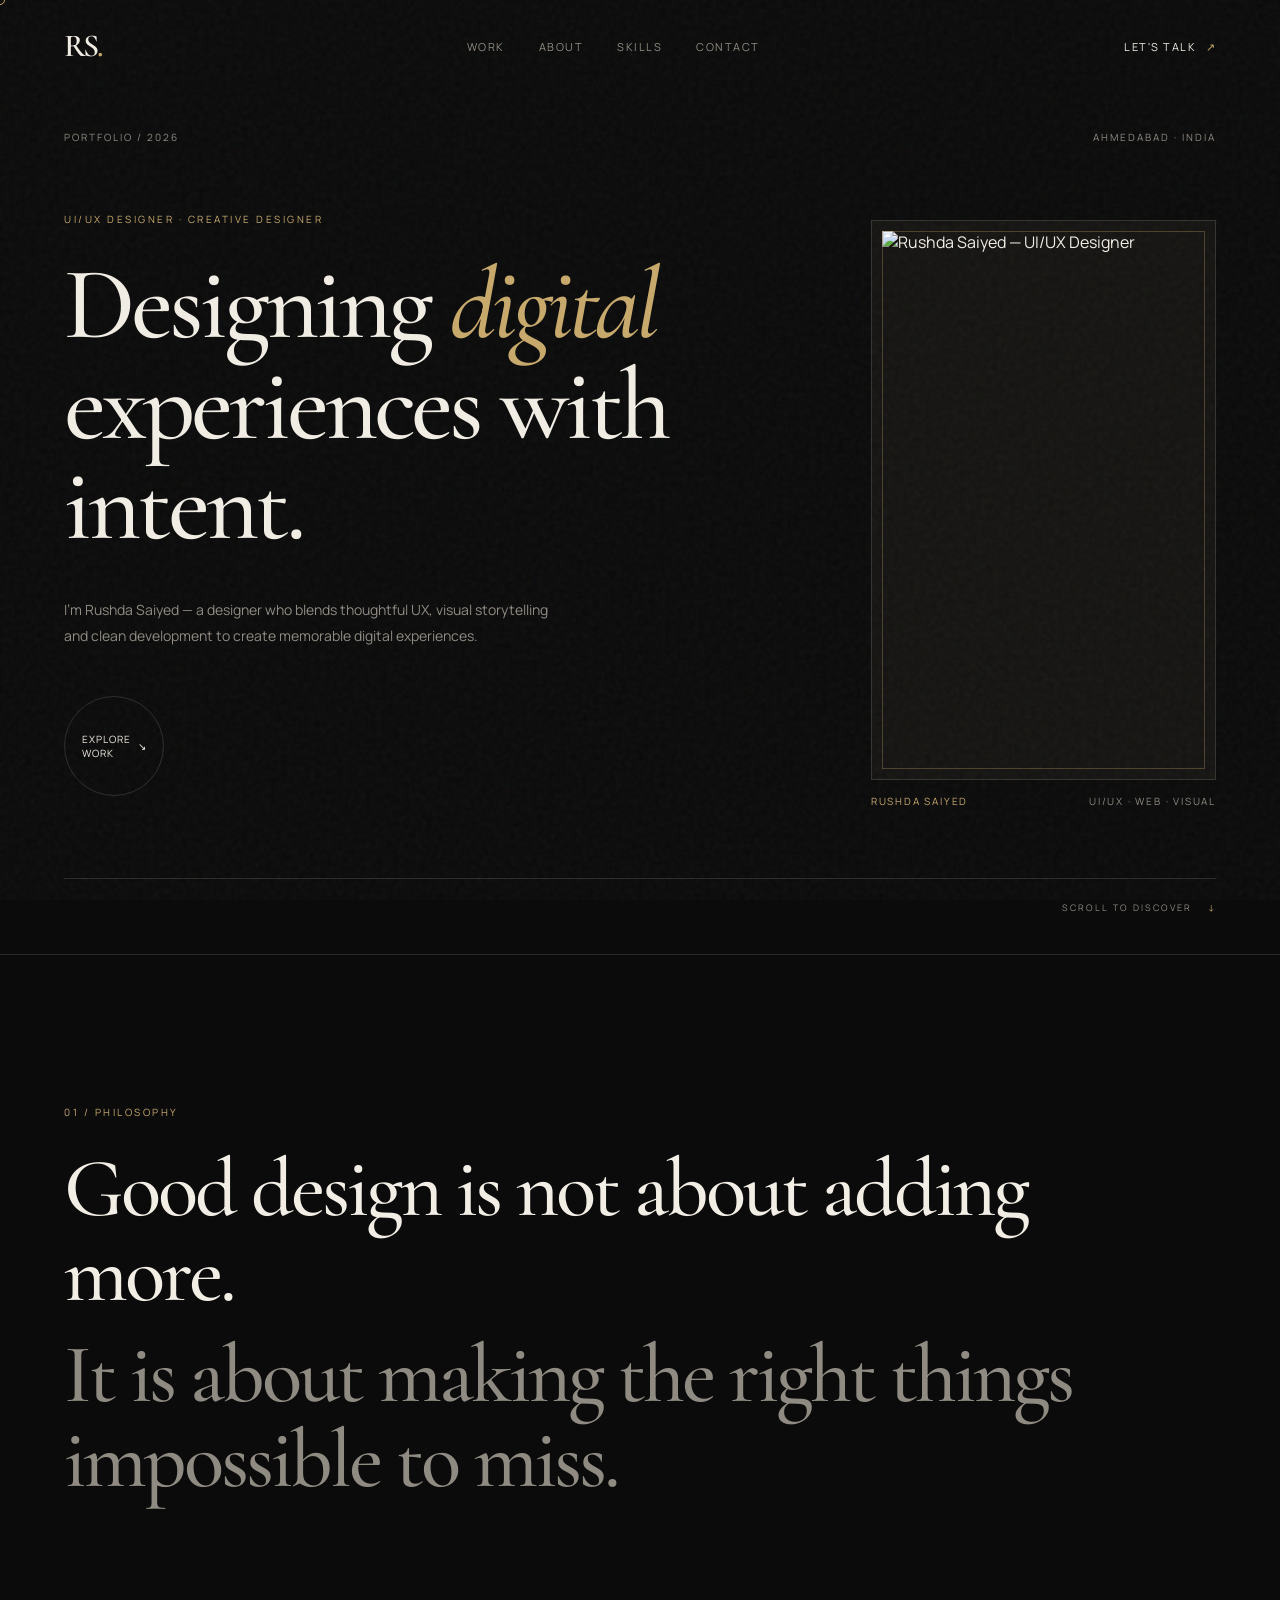
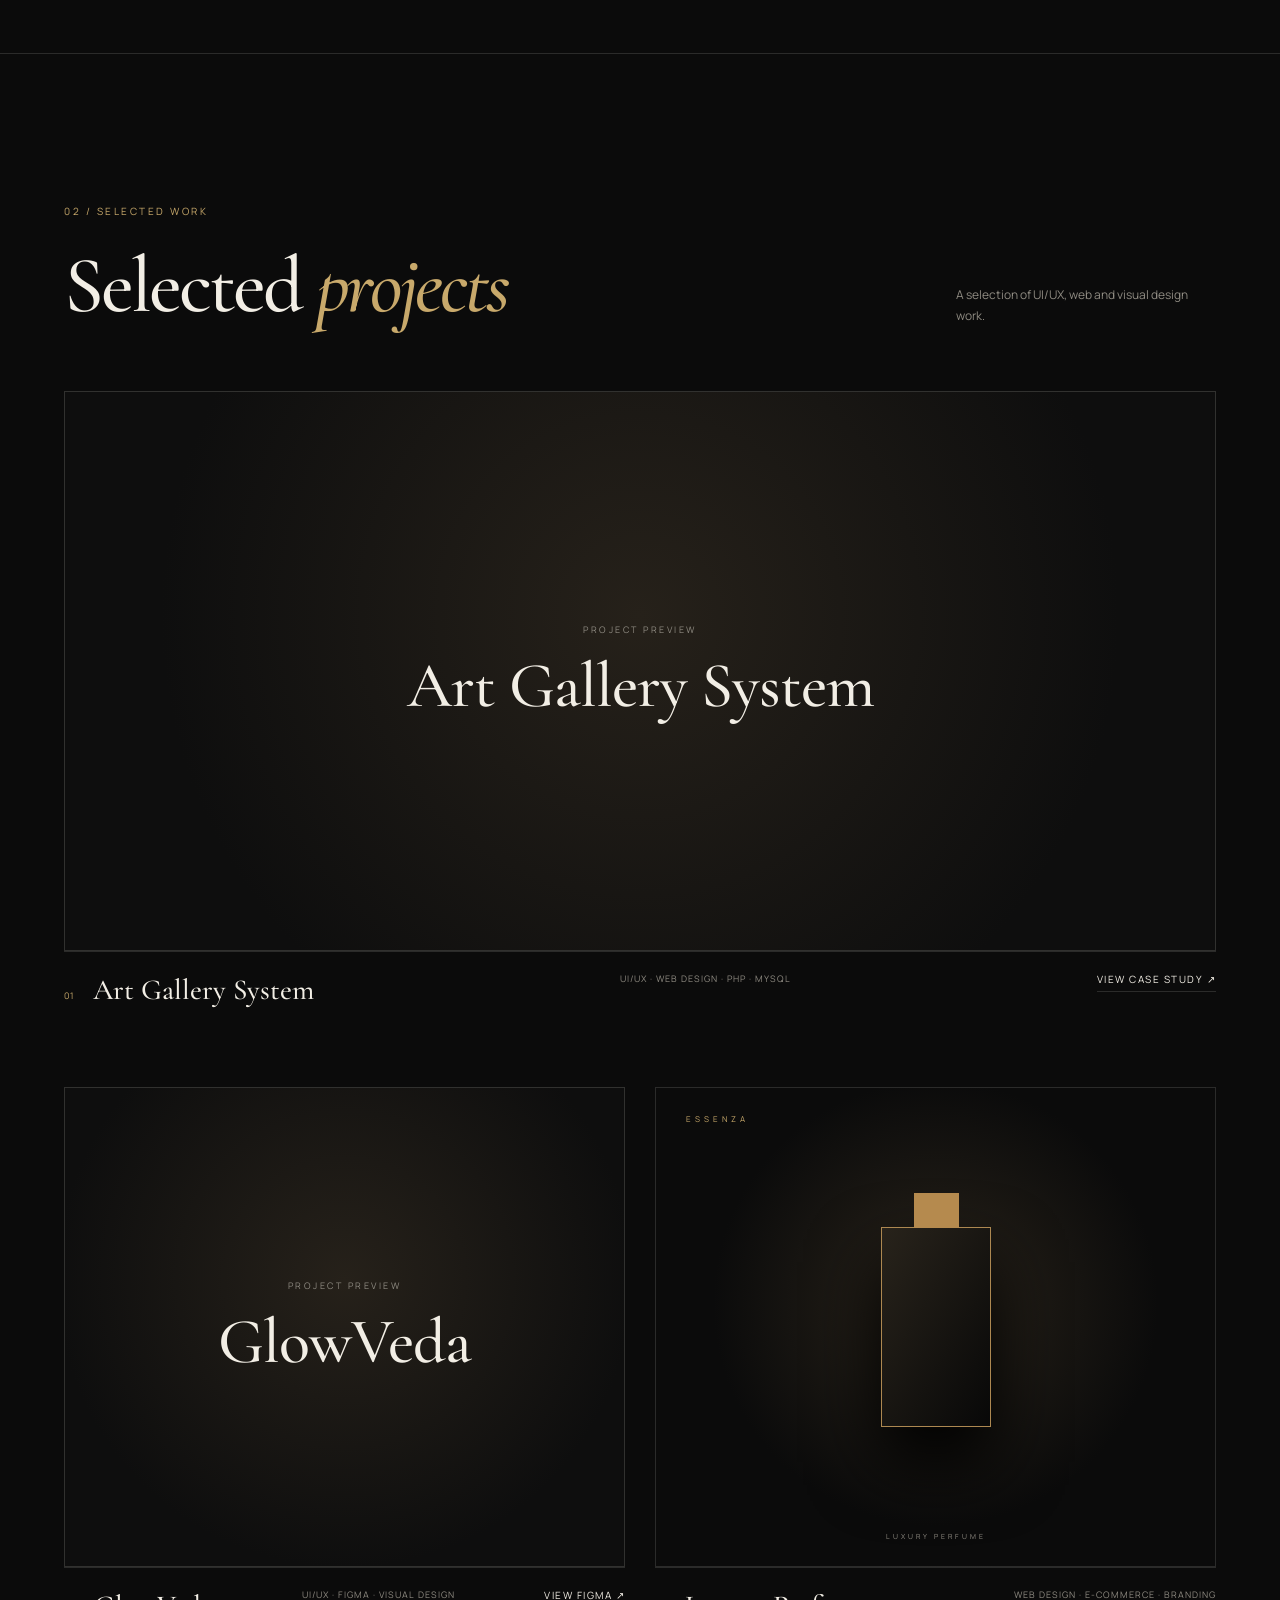
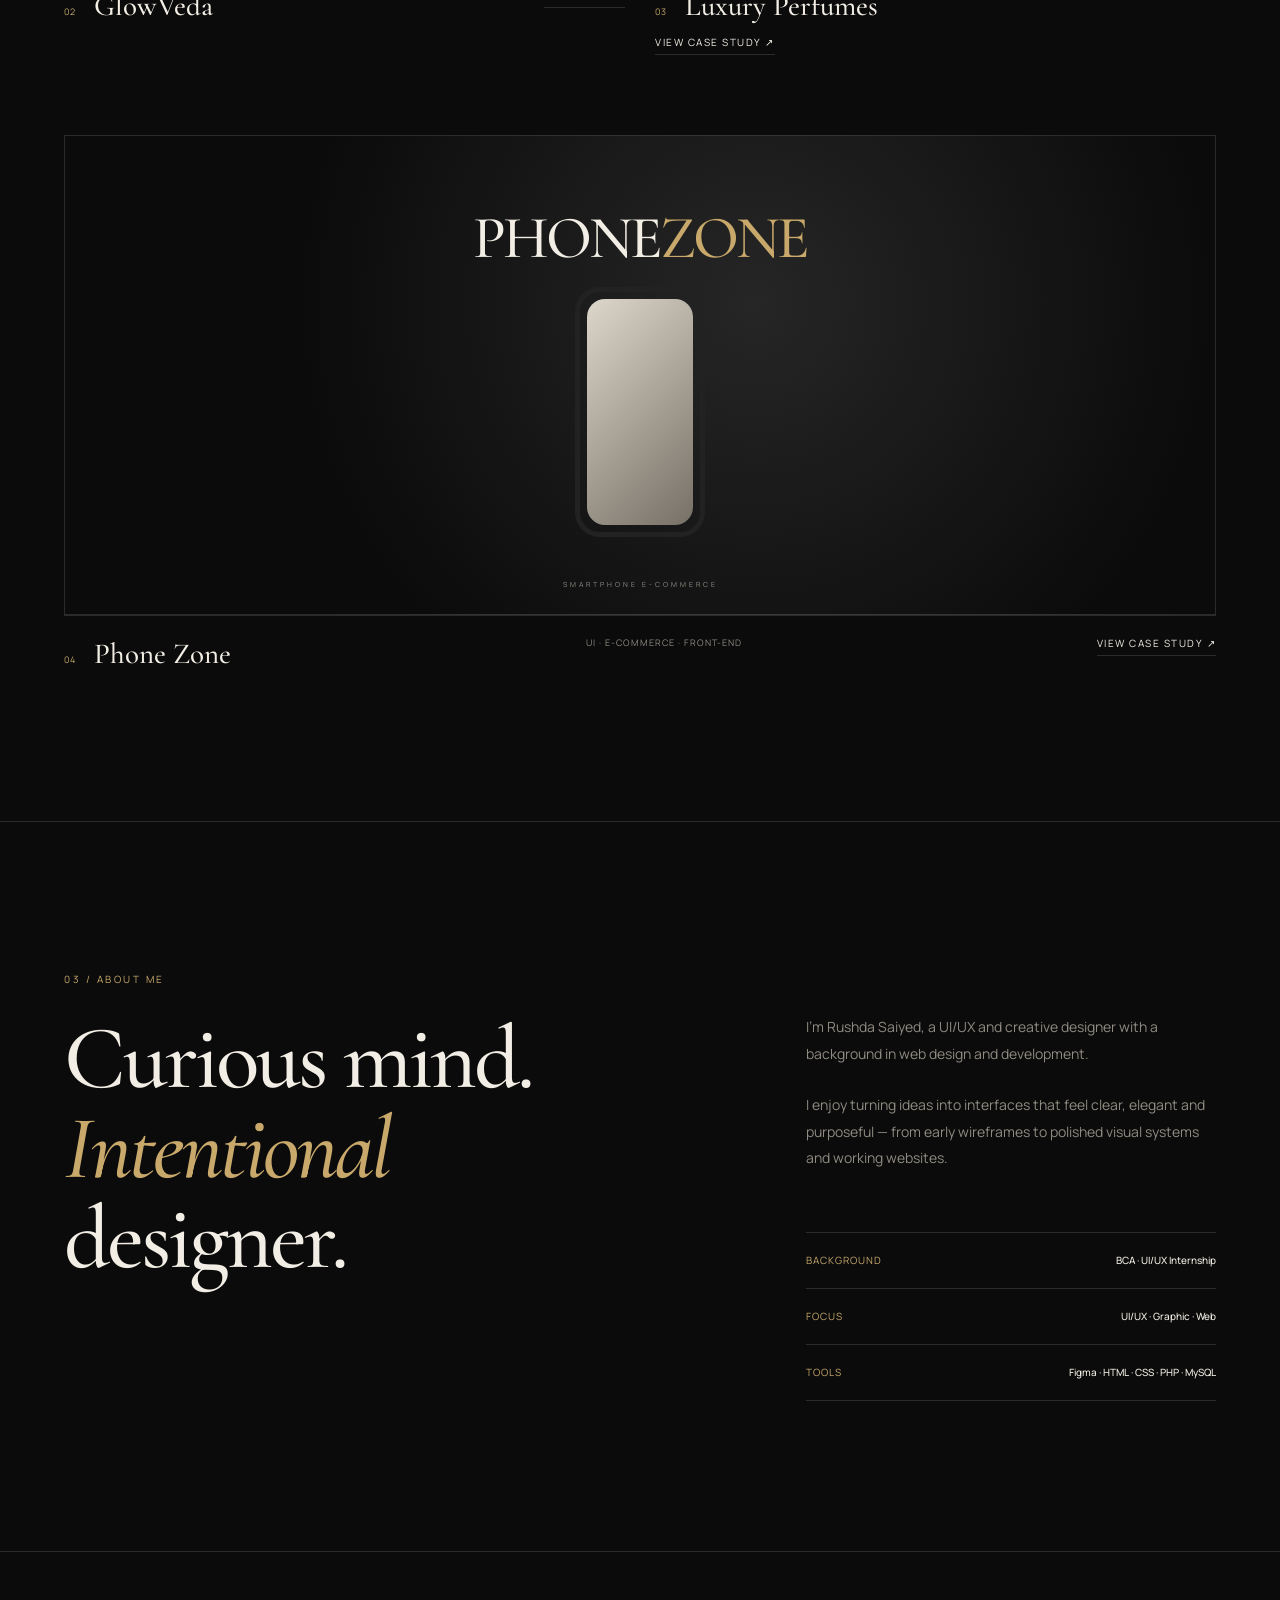
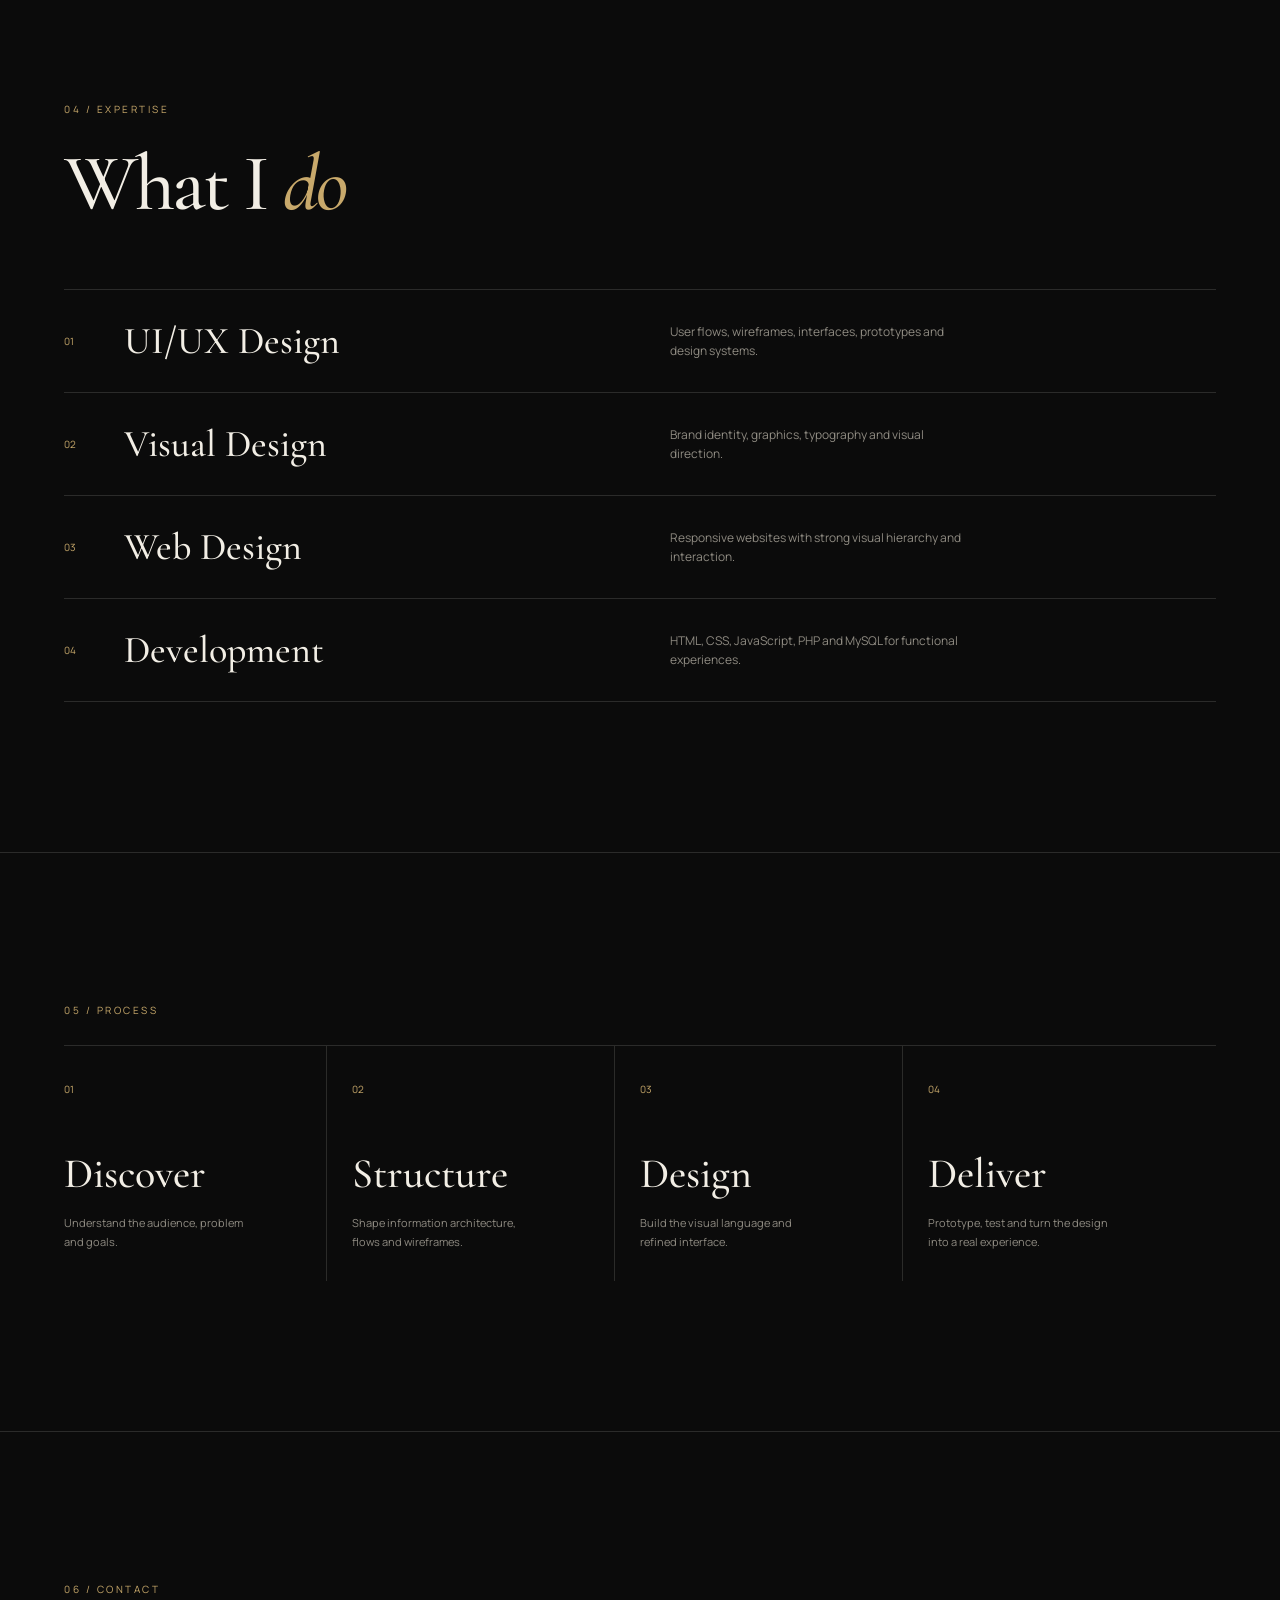
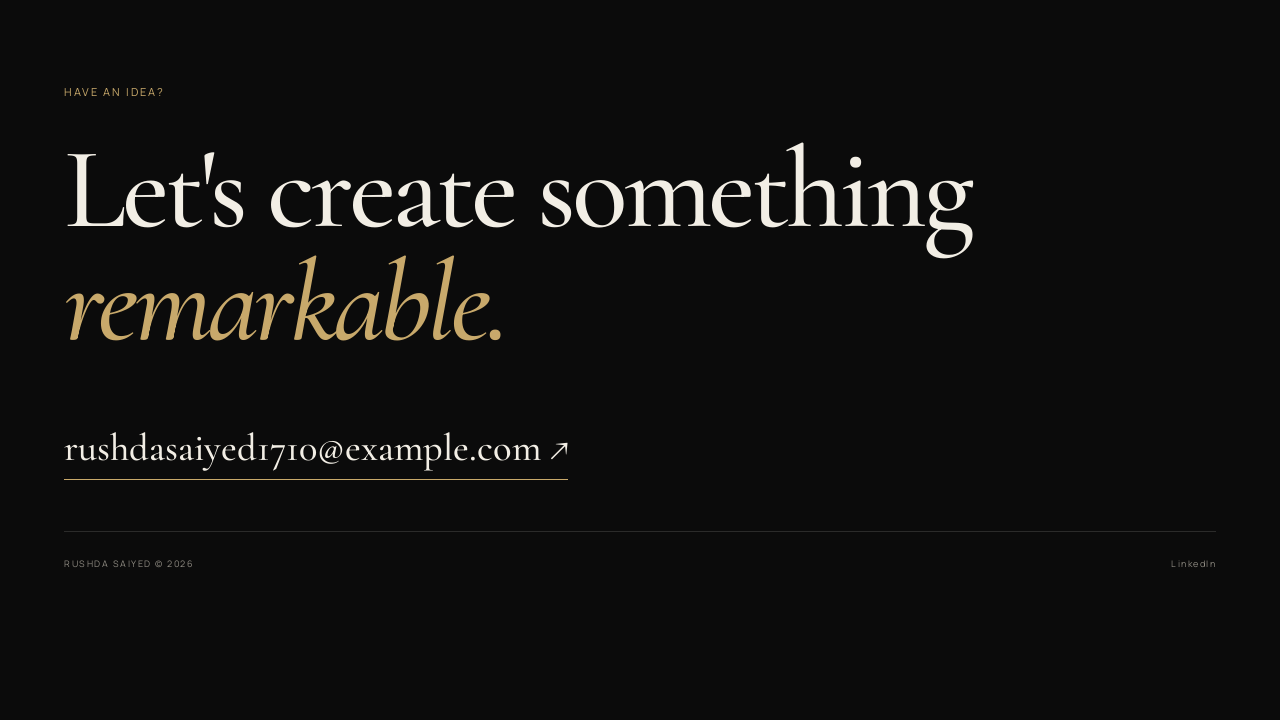
==== commit c15207e5: "Add files via upload" ====
--- a/index.html
+++ b/index.html
@@ -32,14 +32,26 @@
         <span>AHMEDABAD · INDIA</span>
       </div>
 
-      <div class="hero-title">
-        <p class="eyebrow reveal">UI/UX DESIGNER · CREATIVE DESIGNER</p>
-        <h1 class="reveal">Designing <em>digital</em><br>experiences with intent.</h1>
-        <p class="hero-copy reveal">
-          I’m Rushda Saiyed — a designer who blends thoughtful UX,
-          visual storytelling and clean development to create memorable digital experiences.
-        </p>
-        <a href="#work" class="circle-link reveal"><span>Explore<br>work</span> ↘</a>
+      <div class="hero-layout">
+        <div class="hero-title">
+          <p class="eyebrow reveal">UI/UX DESIGNER · CREATIVE DESIGNER</p>
+          <h1 class="reveal">Designing <em>digital</em><br>experiences with intent.</h1>
+          <p class="hero-copy reveal">
+            I’m Rushda Saiyed — a designer who blends thoughtful UX,
+            visual storytelling and clean development to create memorable digital experiences.
+          </p>
+          <a href="#work" class="circle-link reveal"><span>Explore<br>work</span> ↘</a>
+        </div>
+
+        <div class="hero-profile reveal">
+          <div class="hero-profile-frame">
+            <img src="assets/rushda-profile.png" alt="Rushda Saiyed — UI/UX Designer">
+          </div>
+          <div class="hero-profile-caption">
+            <span>RUSHDA SAIYED</span>
+            <span>UI/UX · WEB · VISUAL</span>
+          </div>
+        </div>
       </div>
 
       <div class="hero-line"></div>
@@ -65,58 +77,57 @@
 
       <div class="projects">
         <article class="project project-large reveal">
-          <div class="project-visual gallery">
-            <div class="mock-window">
-              <div class="mock-top"><span></span><span></span><span></span></div>
-              <div class="mock-content">
-                <small>RUSHA'S GALLERY</small>
-                <strong>Art that<br><i>speaks.</i></strong>
-                <div class="mock-card"></div>
-              </div>
-            </div>
-          </div>
+          <a class="project-visual project-image" href="case-study.html#art-gallery">
+            <img data-title="Art Gallery System" src="assets/art-gallery-home.png" alt="Rushda's Gallery art gallery website homepage">
+            <span class="image-overlay">Open case study ↗</span>
+          </a>
           <div class="project-info">
             <div><span>01</span><h3>Art Gallery System</h3></div>
             <p>UI/UX · Web Design · PHP · MySQL</p>
+            <a href="case-study.html#art-gallery" class="text-link">View case study ↗</a>
           </div>
         </article>
 
         <article class="project reveal">
-          <div class="project-visual glow">
-            <div class="phone">
-              <div class="phone-screen">
-                <small>GLOWVEDA</small>
-                <b>Feel good.<br>Look radiant.</b>
-                <div class="product-dot"></div>
-              </div>
-            </div>
-          </div>
+          <a class="project-visual project-image glowveda-image" href="case-study.html#glowveda">
+            <img data-title="GlowVeda" src="assets/glowveda.png" alt="GlowVeda visual identity">
+            <span class="image-overlay">Open case study ↗</span>
+          </a>
           <div class="project-info">
             <div><span>02</span><h3>GlowVeda</h3></div>
             <p>UI/UX · Figma · Visual Design</p>
+            <a href="https://www.figma.com/design/YnrntEGhfLbxPVgL3X3USw/?node-id=0-1&t=k5RmLeOrCRAWRJqj-1" target="_blank" rel="noopener" class="text-link">View Figma ↗</a>
           </div>
         </article>
 
         <article class="project reveal">
-          <div class="project-visual perfume">
-            <div class="bottle"><span>R</span></div>
-            <div class="perfume-copy">ESSENZA<br><small>PARFUM</small></div>
-          </div>
+          <a class="project-visual project-placeholder perfume-project" href="case-study.html#perfume">
+            <div class="placeholder-label">ESSENZA</div>
+            <div class="placeholder-bottle"></div>
+            <small>LUXURY PERFUME</small>
+            <span class="image-overlay">Open case study ↗</span>
+          </a>
           <div class="project-info">
-            <div><span>03</span><h3>Luxury Perfume</h3></div>
+            <div><span>03</span><h3>Luxury Perfumes</h3></div>
             <p>Web Design · E-commerce · Branding</p>
+            <a href="case-study.html#perfume" class="text-link">View case study ↗</a>
           </div>
         </article>
-<article class="project reveal">
-          <div class="project-visual phonezone">
-            <div class="phonezone-copy"><small>PHONEZONE</small><strong>Find your<br>next phone.</strong></div>
-          </div>
+
+        <article class="project project-wide reveal">
+          <a class="project-visual project-placeholder phone-project" href="case-study.html#phonezone">
+            <div class="phone-copy">PHONE<span>ZONE</span></div>
+            <div class="phone-frame"><div></div></div>
+            <small>SMARTPHONE E-COMMERCE</small>
+            <span class="image-overlay">Open case study ↗</span>
+          </a>
           <div class="project-info">
-            <div><span>04</span><h3>PhoneZone</h3></div>
+            <div><span>04</span><h3>Phone Zone</h3></div>
             <p>UI · E-commerce · Front-end</p>
+            <a href="case-study.html#phonezone" class="text-link">View case study ↗</a>
           </div>
         </article>
-</div>
+      </div>
     </section>
 
     <section id="about" class="about section">
@@ -129,7 +140,7 @@
           <div class="facts">
             <div><span>BACKGROUND</span><b>BCA · UI/UX Internship</b></div>
             <div><span>FOCUS</span><b>UI/UX · Graphic · Web</b></div>
-            <div><span>TOOLS</span><b>Figma · Canva · HTML · CSS · PHP · MySQL</b></div>
+            <div><span>TOOLS</span><b>Figma · HTML · CSS · PHP · MySQL</b></div>
           </div>
         </div>
       </div>
@@ -143,20 +154,20 @@
         </div>
       </div>
       <div class="skill-list">
-        <div><span>05</span><h3>UI/UX Design</h3><p>User flows, wireframes, interfaces, prototypes and design systems.</p></div>
-        <div><span>06</span><h3>Visual Design</h3><p>Brand identity, graphics, typography and visual direction using Figma and Canva.</p></div>
-        <div><span>07</span><h3>Web Design</h3><p>Responsive websites with strong visual hierarchy and interaction.</p></div>
-        <div><span>08</span><h3>Development</h3><p>HTML, CSS, JavaScript, PHP and MySQL for functional experiences.</p></div>
+        <div><span>01</span><h3>UI/UX Design</h3><p>User flows, wireframes, interfaces, prototypes and design systems.</p></div>
+        <div><span>02</span><h3>Visual Design</h3><p>Brand identity, graphics, typography and visual direction.</p></div>
+        <div><span>03</span><h3>Web Design</h3><p>Responsive websites with strong visual hierarchy and interaction.</p></div>
+        <div><span>04</span><h3>Development</h3><p>HTML, CSS, JavaScript, PHP and MySQL for functional experiences.</p></div>
       </div>
     </section>
 
     <section class="process section">
       <p class="section-label">05 / PROCESS</p>
       <div class="process-grid">
-        <div><span>09</span><h3>Discover</h3><p>Understand the audience, problem and goals.</p></div>
-        <div><span>10</span><h3>Structure</h3><p>Shape information architecture, flows and wireframes.</p></div>
-        <div><span>11</span><h3>Design</h3><p>Build the visual language and refined interface.</p></div>
-        <div><span>12</span><h3>Deliver</h3><p>Prototype, test and turn the design into a real experience.</p></div>
+        <div><span>01</span><h3>Discover</h3><p>Understand the audience, problem and goals.</p></div>
+        <div><span>02</span><h3>Structure</h3><p>Shape information architecture, flows and wireframes.</p></div>
+        <div><span>03</span><h3>Design</h3><p>Build the visual language and refined interface.</p></div>
+        <div><span>04</span><h3>Deliver</h3><p>Prototype, test and turn the design into a real experience.</p></div>
       </div>
     </section>
 
@@ -170,8 +181,9 @@
       <div class="contact-footer">
         <span>RUSHDA SAIYED © 2026</span>
         <div>
-          <a href="https://www.linkedin.com/in/saiyed-rushda-zahir-b40198299" target="_blank" rel="noopener noreferrer">LinkedIn ↗</a>
-          <a href="#">GitHub</a>
+          <a href="https://www.linkedin.com/in/rushda-saiyed/">LinkedIn</a>
+          <!-- <a href="#">Behance</a>
+          <a href="#">GitHub</a> -->
         </div>
       </div>
     </section>
--- a/style.css
+++ b/style.css
@@ -11,23 +11,32 @@
 .nav nav{display:flex;gap:34px;font-size:11px;letter-spacing:1.5px;text-transform:uppercase;color:var(--muted)}
 .nav nav a:hover,.nav-cta:hover{color:var(--paper)}
 .nav-cta{font-size:11px;text-transform:uppercase;letter-spacing:1.5px}.nav-cta span{color:var(--gold);margin-left:6px}
-.hero{min-height:100vh;padding:150px 5vw 50px;position:relative;display:flex;flex-direction:column;justify-content:center}
-.hero-meta{display:flex;justify-content:space-between;font-size:10px;letter-spacing:2px;color:var(--muted);position:absolute;top:110px;left:5vw;right:5vw}
-.hero-title{max-width:1100px}.eyebrow,.section-label{font-size:10px;letter-spacing:2.5px;color:var(--gold);text-transform:uppercase;margin-bottom:28px}
+.hero{min-height:100vh;padding:130px 5vw 40px;position:relative;display:flex;flex-direction:column}
+.hero-meta{display:flex;justify-content:space-between;font-size:10px;letter-spacing:2px;color:var(--muted);margin-bottom:56px}
+.hero-title{max-width:1100px}
+.hero-layout{width:100%;flex:1;display:grid;grid-template-columns:minmax(0,1.35fr) minmax(300px,.65fr);gap:7vw;align-items:center}
+.hero-profile{justify-self:end;width:min(100%,390px);margin-top:20px}
+.hero-profile-frame{height:560px;border:1px solid var(--line);padding:10px;background:#151412;position:relative;overflow:hidden}
+.hero-profile-frame:before{content:"";position:absolute;inset:10px;border:1px solid rgba(200,169,107,.3);pointer-events:none;z-index:2}
+.hero-profile-frame img{width:100%;height:100%;object-fit:cover;object-position:center top;display:block;filter:saturate(.9);transition:transform .7s ease}
+.hero-profile:hover .hero-profile-frame img{transform:scale(1.025)}
+.hero-profile-caption{display:flex;justify-content:space-between;gap:20px;padding-top:14px;color:var(--muted);font-size:10px;letter-spacing:1.8px}
+.hero-profile-caption span:first-child{color:var(--gold)}
+.eyebrow,.section-label{font-size:10px;letter-spacing:2.5px;color:var(--gold);text-transform:uppercase;margin-bottom:28px}
 h1,h2,h3{font-family:"Cormorant Garamond",serif;font-weight:500}
-h1{font-size:clamp(64px,9vw,142px);line-height:.82;letter-spacing:-5px}
+h1{font-size:clamp(64px,8vw,132px);line-height:.98;letter-spacing:-4px}
 em{font-style:italic;color:var(--gold)}
-.hero-copy{max-width:500px;color:var(--muted);line-height:1.8;font-size:14px;margin:42px 0}
+.hero-copy{max-width:500px;color:var(--muted);line-height:1.8;font-size:14px;margin:42px 0 48px}
 .circle-link{width:100px;height:100px;border:1px solid var(--line);border-radius:50%;display:flex;align-items:center;justify-content:center;gap:7px;font-size:10px;text-transform:uppercase;letter-spacing:1px;transition:.4s}
 .circle-link:hover{border-color:var(--gold);transform:rotate(-10deg)}
 .circle-link::first-line{color:var(--paper)}
-.hero-line{position:absolute;left:5vw;right:5vw;bottom:85px;border-top:1px solid var(--line)}
-.scroll-note{position:absolute;right:5vw;bottom:45px;font-size:9px;letter-spacing:2px;color:var(--muted)}.scroll-note span{color:var(--gold);margin-left:12px}
+.hero-line{margin-top:70px;border-top:1px solid var(--line)}
+.scroll-note{text-align:right;padding-top:22px;font-size:9px;letter-spacing:2px;color:var(--muted)}.scroll-note span{color:var(--gold);margin-left:12px}
 .section{padding:150px 5vw}.statement{padding:150px 5vw;border-top:1px solid var(--line);border-bottom:1px solid var(--line)}
-.statement-text{font:500 clamp(45px,6.5vw,100px)/.95 "Cormorant Garamond";max-width:1100px;letter-spacing:-3px}.statement-text span{color:var(--muted);display:block}
-.section-head{display:flex;justify-content:space-between;align-items:end;margin-bottom:65px}.section-head h2{font-size:80px;line-height:.9;letter-spacing:-3px}.section-description{max-width:260px;color:var(--muted);font-size:12px;line-height:1.7}
+.statement-text{font:500 clamp(45px,6.5vw,100px)/1.02 "Cormorant Garamond";max-width:1100px;letter-spacing:-3px}.statement-text span{color:var(--muted);display:block;margin-top:.2em}
+.section-head{display:flex;justify-content:space-between;align-items:end;margin-bottom:65px}.section-head h2{font-size:80px;line-height:1;letter-spacing:-3px}.section-description{max-width:260px;color:var(--muted);font-size:12px;line-height:1.7}
 .projects{display:grid;grid-template-columns:1fr 1fr;gap:80px 30px}.project-large,.project-wide{grid-column:span 2}
-.project-visual{height:560px;position:relative;overflow:hidden;border:1px solid var(--line)}
+.project-visual{display:block;height:560px;position:relative;background:#121110;overflow:hidden;border:1px solid var(--line)}
 .project:not(.project-large):not(.project-wide) .project-visual{height:480px}
 .gallery{background:#151412;display:flex;align-items:center;justify-content:center}
 .mock-window{width:72%;height:78%;background:#e7e0d2;color:#1a1815;box-shadow:0 25px 60px #0008}
@@ -39,10 +48,56 @@
 .cake{background:#c7bba9;color:#211e1a}.cake-copy{position:absolute;left:8%;top:12%;z-index:2}.cake-copy small{font-size:8px;letter-spacing:2px}.cake-copy strong{display:block;font:500 75px/.78 "Cormorant Garamond";margin-top:30px}.cake-shape{position:absolute;width:380px;height:380px;border-radius:50%;right:13%;top:18%;background:radial-gradient(circle at 45% 40%,#eee3d1 0 18%,#c4aa87 19% 34%,#8d6f4e 35% 47%,#d6c5ab 48% 100%);box-shadow:30px 30px 60px #5c493544}
 .phonezone{background:#111;display:flex;align-items:end;padding:45px}.phonezone-copy small{font-size:8px;letter-spacing:2px;color:var(--gold)}.phonezone-copy strong{font:500 65px/.78 "Cormorant Garamond";display:block;margin-top:25px}
 .mobglob{background:radial-gradient(circle,#27231e,#0b0b0b 65%);display:flex;flex-direction:column;justify-content:center;align-items:center;gap:30px}.mobglob-mark{font:500 130px/.7 "Cormorant Garamond";letter-spacing:-15px}.mobglob-mark span{color:var(--gold)}.mobglob small{font-size:8px;letter-spacing:3px;color:var(--muted)}
-.project-info{padding-top:20px;display:flex;align-items:start;justify-content:space-between;border-top:1px solid var(--line)}.project-info>div{display:flex;gap:18px;align-items:baseline}.project-info span{font-size:9px;color:var(--gold);letter-spacing:1px}.project-info h3{font-size:29px}.project-info p{font-size:9px;color:var(--muted);letter-spacing:1px;text-transform:uppercase}.text-link{font-size:10px;text-transform:uppercase;letter-spacing:1.5px;border-bottom:1px solid var(--line);padding-bottom:5px}.text-link:hover{color:var(--gold);border-color:var(--gold)}
-.about{border-top:1px solid var(--line)}.about-grid{display:grid;grid-template-columns:1.2fr .8fr;gap:10vw}.about h2{font-size:90px;line-height:.84;letter-spacing:-3px}.about-copy{color:var(--muted);font-size:14px;line-height:1.9}.about-copy p+p{margin-top:25px}.facts{margin-top:60px;border-top:1px solid var(--line)}.facts div{display:flex;justify-content:space-between;padding:18px 0;border-bottom:1px solid var(--line);font-size:10px}.facts span{color:var(--gold);letter-spacing:1px}.facts b{font-weight:500;color:var(--paper)}
+.project-info{padding-top:20px;display:flex;flex-wrap:wrap;gap:12px 24px;align-items:start;justify-content:space-between;border-top:1px solid var(--line)}.project-info>div{display:flex;gap:18px;align-items:baseline}.project-info span{font-size:9px;color:var(--gold);letter-spacing:1px}.project-info h3{font-size:29px}.project-info p{font-size:9px;color:var(--muted);letter-spacing:1px;text-transform:uppercase}.text-link{font-size:10px;text-transform:uppercase;letter-spacing:1.5px;border-bottom:1px solid var(--line);padding-bottom:5px}.text-link:hover{color:var(--gold);border-color:var(--gold)}
+.about{border-top:1px solid var(--line)}.about-grid{display:grid;grid-template-columns:1.2fr .8fr;gap:10vw}.about h2{font-size:90px;line-height:1;letter-spacing:-3px}.about-copy{color:var(--muted);font-size:14px;line-height:1.9}.about-copy p+p{margin-top:25px}.facts{margin-top:60px;border-top:1px solid var(--line)}.facts div{display:flex;justify-content:space-between;padding:18px 0;border-bottom:1px solid var(--line);font-size:10px}.facts span{color:var(--gold);letter-spacing:1px}.facts b{font-weight:500;color:var(--paper)}
 .skills{border-top:1px solid var(--line)}.skill-list{border-top:1px solid var(--line)}.skill-list>div{display:grid;grid-template-columns:60px 1fr 1fr;align-items:center;padding:28px 0;border-bottom:1px solid var(--line)}.skill-list span,.process-grid span{font-size:10px;color:var(--gold)}.skill-list h3{font-size:38px}.skill-list p{font-size:12px;color:var(--muted);max-width:300px;line-height:1.6}
 .process{border-top:1px solid var(--line)}.process-grid{display:grid;grid-template-columns:repeat(4,1fr);border-top:1px solid var(--line)}.process-grid>div{padding:30px 25px 30px 0;border-right:1px solid var(--line);margin-right:25px}.process-grid>div:last-child{border:0}.process-grid h3{font-size:42px;margin:50px 0 15px}.process-grid p{font-size:11px;color:var(--muted);line-height:1.7;max-width:180px}
-.contact{border-top:1px solid var(--line);min-height:90vh;display:flex;flex-direction:column;justify-content:space-between}.contact-main{padding:60px 0}.contact-main>p{font-size:11px;color:var(--gold);letter-spacing:2px;text-transform:uppercase}.contact h2{font-size:clamp(65px,9vw,135px);line-height:.8;letter-spacing:-5px;max-width:1050px;margin:35px 0 65px}.email{font:500 clamp(24px,3vw,45px) "Cormorant Garamond";border-bottom:1px solid var(--gold);padding-bottom:8px}.contact-footer{border-top:1px solid var(--line);padding-top:25px;display:flex;justify-content:space-between;font-size:9px;letter-spacing:1.5px;color:var(--muted)}.contact-footer div{display:flex;gap:25px}.contact-footer a:hover{color:var(--gold)}
+.contact{border-top:1px solid var(--line);min-height:90vh;display:flex;flex-direction:column;justify-content:space-between}.contact-main{padding:60px 0}.contact-main>p{font-size:11px;color:var(--gold);letter-spacing:2px;text-transform:uppercase}.contact h2{font-size:clamp(65px,9vw,135px);line-height:.98;letter-spacing:-4px;max-width:1050px;margin:35px 0 65px}.email{font:500 clamp(24px,3vw,45px) "Cormorant Garamond";border-bottom:1px solid var(--gold);padding-bottom:8px}.contact-footer{border-top:1px solid var(--line);padding-top:25px;display:flex;justify-content:space-between;font-size:9px;letter-spacing:1.5px;color:var(--muted)}.contact-footer div{display:flex;gap:25px}.contact-footer a:hover{color:var(--gold)}
 .reveal{opacity:0;transform:translateY(25px);transition:opacity .9s ease,transform .9s ease}.reveal.visible{opacity:1;transform:none}
-@media(max-width:800px){.nav{padding:22px 6vw}.nav nav{display:none}.hero{padding:130px 6vw 40px}.hero-meta{left:6vw;right:6vw;top:85px}.hero-meta span:last-child{display:none}h1{font-size:18vw;letter-spacing:-4px}.hero-copy{font-size:13px;margin:30px 0}.section{padding:100px 6vw}.statement{padding:100px 6vw}.statement-text{font-size:13vw}.section-head{display:block}.section-head h2{font-size:65px;margin-top:20px}.section-description{margin-top:25px}.projects{display:block}.project{margin-bottom:65px}.project-visual,.project:not(.project-large):not(.project-wide) .project-visual{height:420px}.project-info{display:block}.project-info p{margin:12px 0 18px}.project-info h3{font-size:28px}.cake-copy strong{font-size:60px}.cake-shape{width:260px;height:260px;right:-5%;top:35%}.about-grid{display:block}.about h2{font-size:70px;margin-bottom:55px}.skill-list>div{grid-template-columns:40px 1fr}.skill-list p{grid-column:2;margin-top:10px}.skill-list h3{font-size:31px}.process-grid{grid-template-columns:1fr 1fr}.process-grid>div{border-bottom:1px solid var(--line);border-right:1px solid var(--line);margin:0;padding:25px 15px 25px 0}.process-grid h3{font-size:34px;margin:40px 0 12px}.contact h2{font-size:16vw;letter-spacing:-3px}.contact-footer{display:block;line-height:2}.contact-footer div{margin-top:10px}.cursor{display:none}}
+@media(max-width:800px){.hero-layout{display:flex;flex-direction:column;align-items:stretch;gap:45px}.hero-profile{width:min(100%,360px);margin:0 auto}.hero-profile-frame{height:480px}.hero-profile-caption{font-size:9px}.hero-title{max-width:100%}}
+@media(max-width:800px){.nav{padding:22px 6vw}.nav nav{display:none}.hero{padding:130px 6vw 40px}.hero-meta{margin-bottom:34px}.hero-meta span:last-child{display:none}h1{font-size:18vw;letter-spacing:-4px}.hero-copy{font-size:13px;margin:30px 0}.section{padding:100px 6vw}.statement{padding:100px 6vw}.statement-text{font-size:13vw}.section-head{display:block}.section-head h2{font-size:65px;margin-top:20px}.section-description{margin-top:25px}.projects{display:block}.project{margin-bottom:65px}.project-visual,.project:not(.project-large):not(.project-wide) .project-visual{height:420px}.project-info{display:block}.project-info p{margin:12px 0 18px}.project-info h3{font-size:28px}.cake-copy strong{font-size:60px}.cake-shape{width:260px;height:260px;right:-5%;top:35%}.about-grid{display:block}.about h2{font-size:70px;margin-bottom:55px}.skill-list>div{grid-template-columns:40px 1fr}.skill-list p{grid-column:2;margin-top:10px}.skill-list h3{font-size:31px}.process-grid{grid-template-columns:1fr 1fr}.process-grid>div{border-bottom:1px solid var(--line);border-right:1px solid var(--line);margin:0;padding:25px 15px 25px 0}.process-grid h3{font-size:34px;margin:40px 0 12px}.contact h2{font-size:16vw;letter-spacing:-3px}.contact-footer{display:block;line-height:2}.contact-footer div{margin-top:10px}.cursor{display:none}}
+
+.bookstore{background:#171513;position:relative;display:flex;align-items:center;justify-content:center;overflow:hidden}
+.bookstore:after{content:"";position:absolute;inset:0;background:radial-gradient(circle at 65% 40%,rgba(200,169,107,.12),transparent 38%);pointer-events:none}
+.bookstore-cover{width:175px;height:260px;position:relative;z-index:2;box-shadow:20px 25px 50px #0009;transform:rotate(-4deg);overflow:hidden}
+.bookstore-cover img{width:100%;height:100%;object-fit:cover;display:block}
+.bookstore-copy{position:absolute;left:9%;bottom:10%;z-index:3}
+.bookstore-copy small{font-size:8px;letter-spacing:3px;color:var(--gold)}
+.bookstore-copy strong{display:block;font:500 45px/.8 "Cormorant Garamond";margin-top:18px}
+.bookstore-copy i{color:var(--paper)}
+@media(max-width:800px){.bookstore-cover{width:145px;height:215px}.bookstore-copy strong{font-size:38px}}
+
+.project-note{grid-column:span 2;font-size:10px;letter-spacing:.5px;color:var(--muted);margin:-30px 0 0}.project-note code{color:var(--gold)}
+@media(max-width:800px){.project-note{margin:-20px 0 20px}}
+
+.empty-work{min-height:420px;border:1px solid var(--line);display:flex;flex-direction:column;align-items:center;justify-content:center;text-align:center}
+.empty-work span{font-size:9px;letter-spacing:3px;color:var(--gold)}
+.empty-work h3{font-size:clamp(55px,7vw,100px);line-height:.82;margin-top:35px}
+
+.project-image img{width:100%;height:100%;object-fit:cover;display:block;transition:transform .7s ease}.project-image:hover img{transform:scale(1.035)}
+.image-overlay{position:absolute;inset:auto 20px 20px auto;background:rgba(11,11,11,.85);border:1px solid var(--line);padding:12px 15px;color:var(--paper);font-size:9px;letter-spacing:1.3px;text-transform:uppercase;opacity:0;transform:translateY(8px);transition:.35s}.project-visual:hover .image-overlay{opacity:1;transform:none}
+.glowveda-image{background:#121110}.glowveda-image img{object-fit:cover}
+.project-placeholder{display:flex;align-items:center;justify-content:center;flex-direction:column;position:relative}.project-placeholder small{position:absolute;bottom:25px;letter-spacing:3px;font-size:7px;color:var(--muted)}
+.perfume-project{background:radial-gradient(circle at 50% 45%,#2a241b,#0b0b0b 58%)}.placeholder-label{position:absolute;top:25px;left:30px;letter-spacing:4px;font-size:8px;color:var(--gold)}.placeholder-bottle{width:110px;height:200px;border:1px solid #ad8851;background:linear-gradient(120deg,#28231b,#080808);box-shadow:0 35px 70px #000;position:relative}.placeholder-bottle:before{content:"";position:absolute;width:45px;height:35px;background:#b58a4e;top:-35px;left:32px}.phone-project{background:radial-gradient(circle at 60% 35%,#262626,#0b0b0b 60%)}.phone-copy{font:500 60px/.8 "Cormorant Garamond";letter-spacing:-3px}.phone-copy span{color:var(--gold)}.phone-frame{width:130px;height:250px;border:5px solid #222;border-radius:25px;margin-top:25px;padding:7px}.phone-frame div{width:100%;height:100%;border-radius:18px;background:linear-gradient(135deg,#ddd6ca,#777066)}
+@media(max-width:800px){.project-placeholder,.project-image{height:420px!important}.phone-copy{font-size:48px}}
+
+
+/* ---- Layout fixes ---- */
+.img-fallback{width:100%;height:100%;min-height:300px;display:flex;flex-direction:column;align-items:center;justify-content:center;gap:16px;text-align:center;padding:24px;background:radial-gradient(circle at 50% 40%,#26211a,#0e0e0e 72%);color:var(--muted);font-size:9px;letter-spacing:2.5px;text-transform:uppercase}
+.img-fallback b{font:500 clamp(34px,5vw,64px)/1.05 "Cormorant Garamond";letter-spacing:-1px;color:var(--paper);text-transform:none}
+.project:not(.project-large).project-wide .project-visual{height:480px}
+
+/* tablets: stack hero + about so headlines never run into the photo */
+@media(max-width:1000px){
+  .hero-layout{display:flex;flex-direction:column;align-items:stretch;gap:50px}
+  .hero-profile{width:min(100%,380px);margin:0 auto}
+  .hero-profile-frame{height:500px}
+  h1{font-size:clamp(56px,13vw,110px)}
+  .about-grid{grid-template-columns:1fr;gap:50px}
+  .about h2{font-size:72px}
+  .section-head h2{font-size:64px}
+}
+@media(max-width:800px){
+  .hero-line{margin-top:50px}
+  .section-head h2{font-size:56px}
+}
